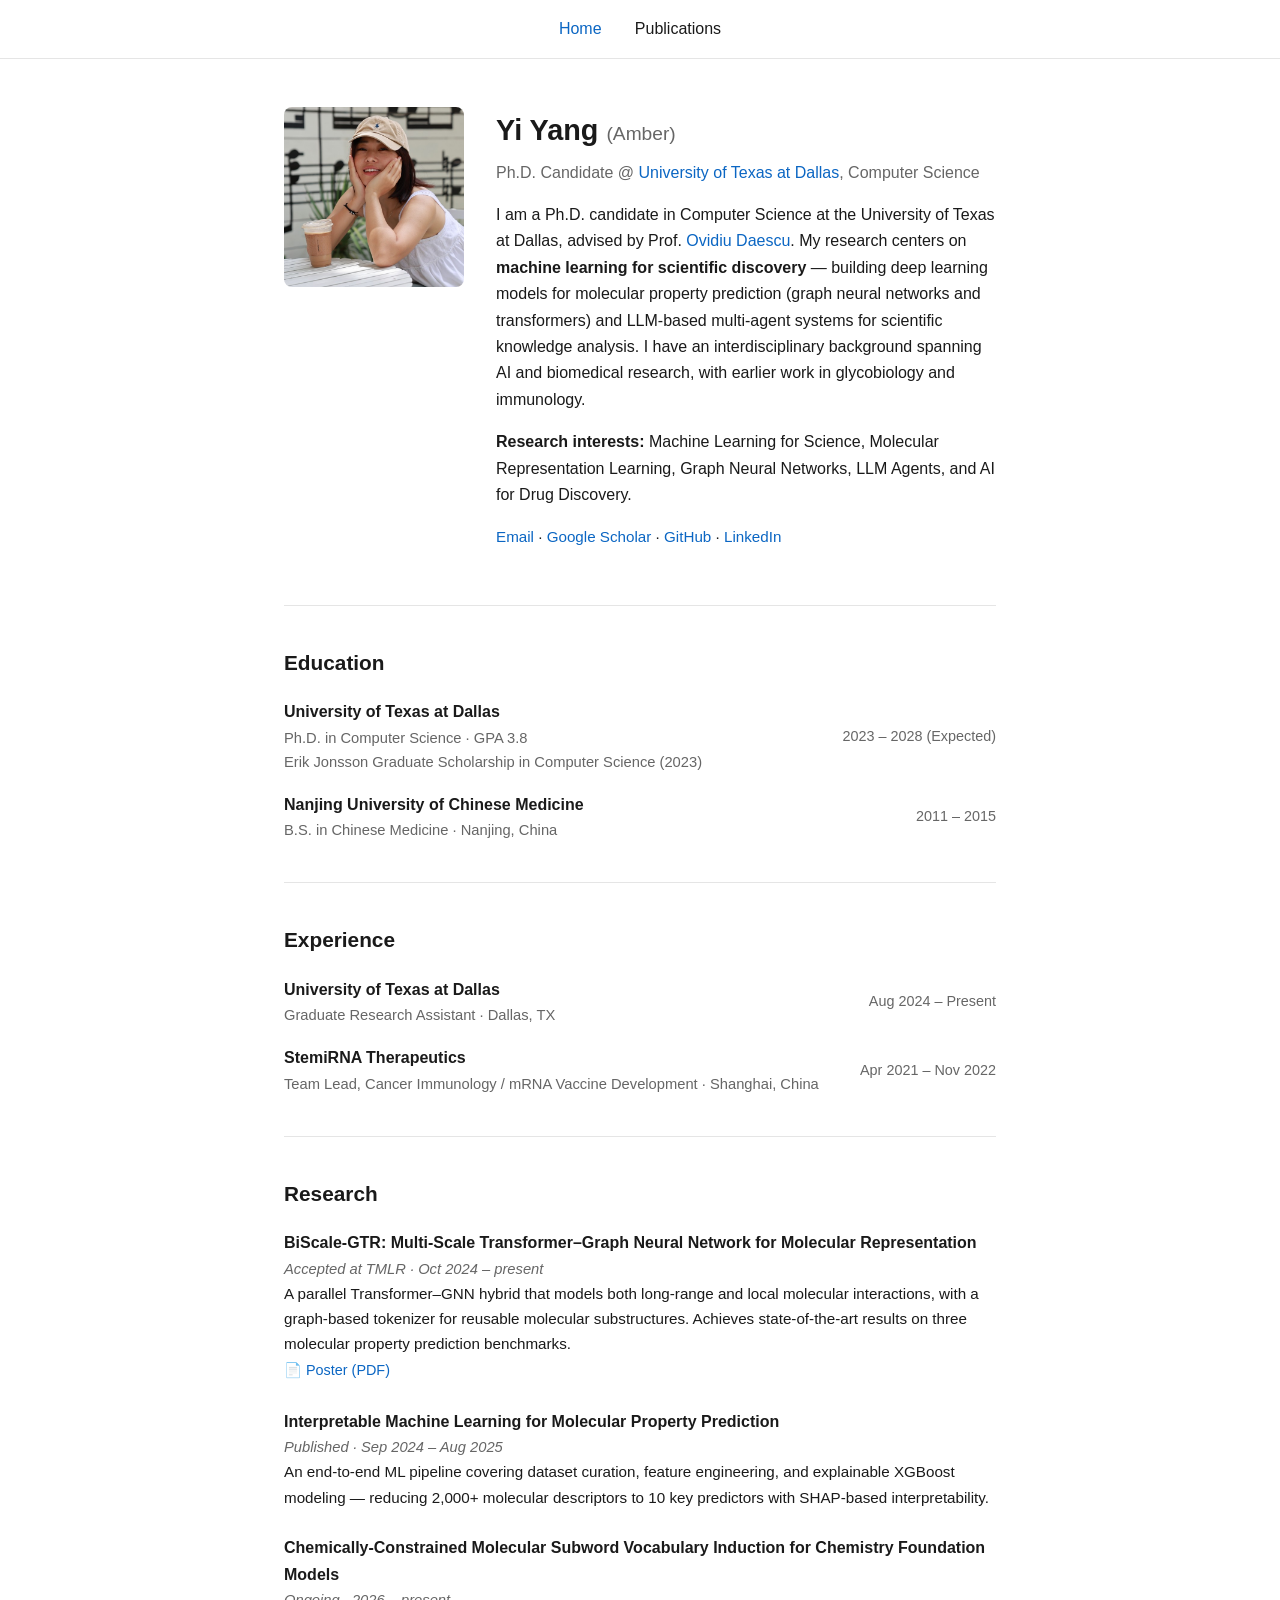
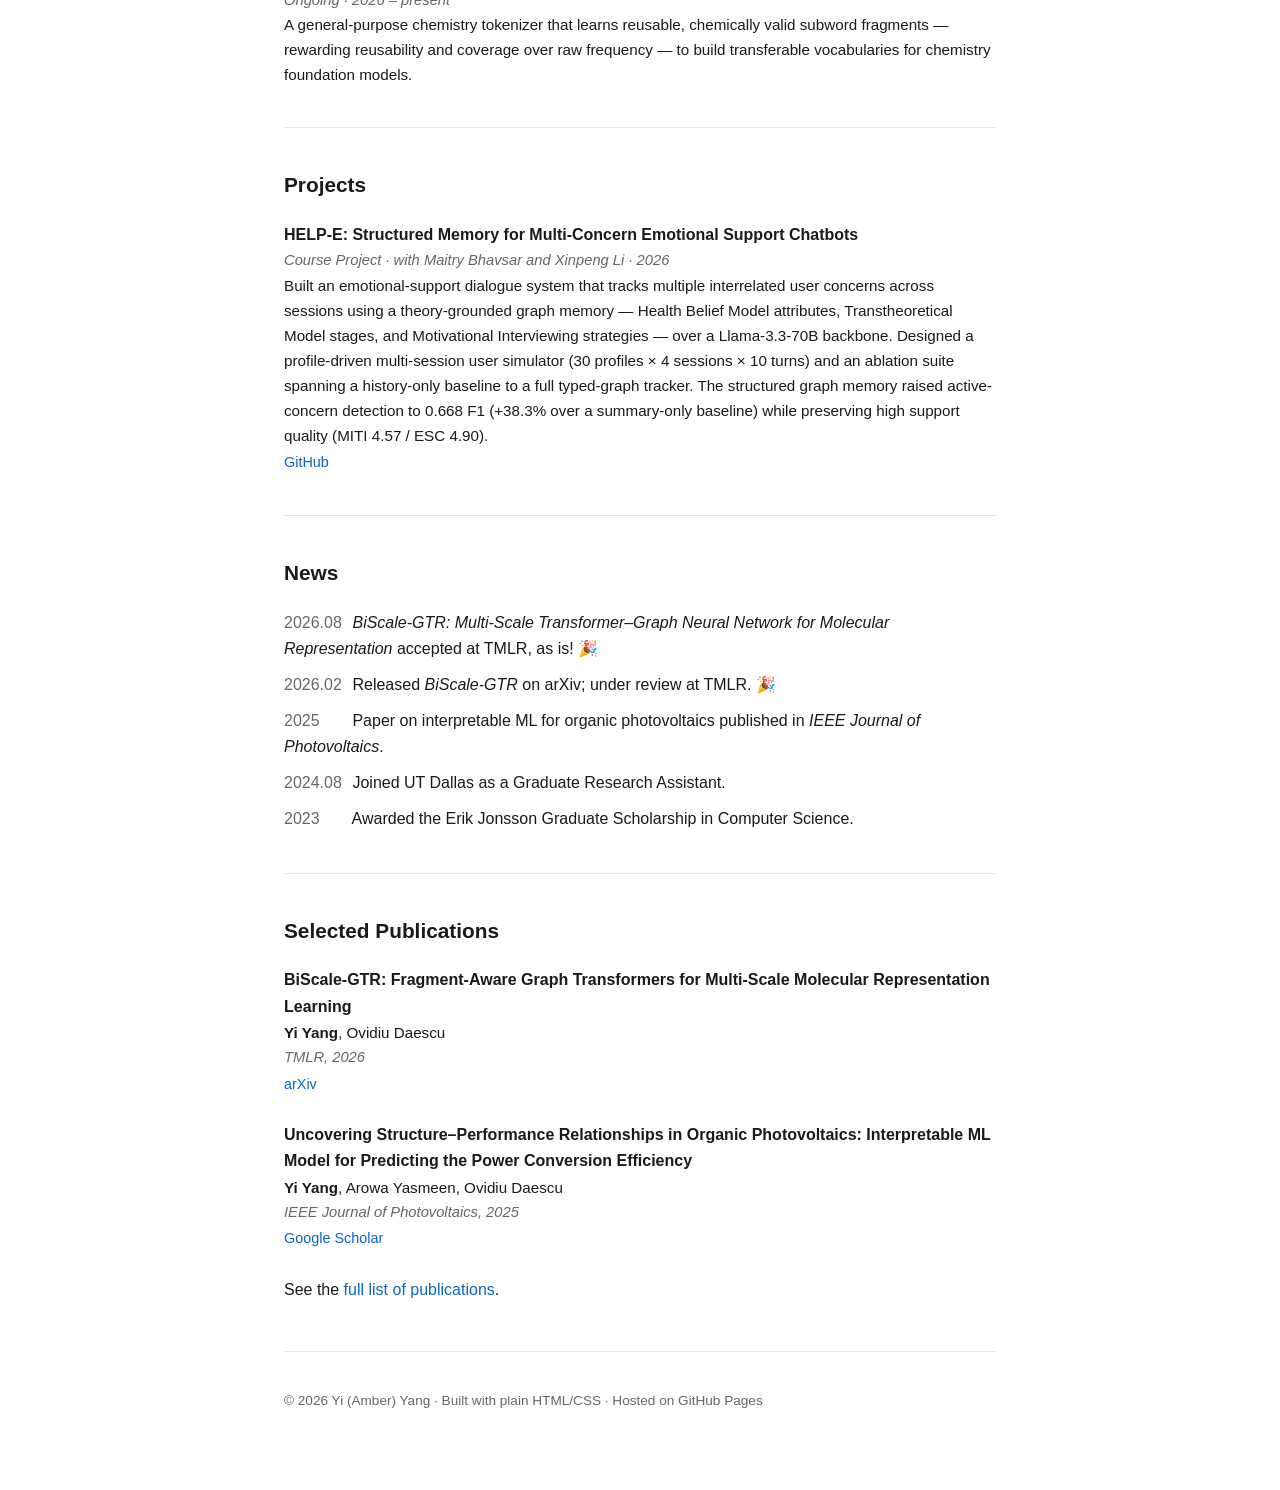
==== index.html @ 70f10a2b "Announce BiScale-GTR acceptance at TMLR Co-Authored-By: Claude Sonnet 5 <noreply@anthropic.com>" ====
<!DOCTYPE html>
<html lang="en">
<head>
  <meta charset="UTF-8" />
  <meta name="viewport" content="width=device-width, initial-scale=1.0" />

  <!-- ============================================================= -->
  <!--  EDIT ME: page title shown in the browser tab                  -->
  <!-- ============================================================= -->
  <title>Yi (Amber) Yang</title>

  <link rel="stylesheet" href="assets/style.css" />
</head>

<body>
  <!-- ============================================================= -->
  <!--  NAVIGATION BAR                                                -->
  <!-- ============================================================= -->
  <nav class="navbar">
    <a href="index.html" class="active">Home</a>
    <a href="publications.html">Publications</a>
  </nav>

  <main class="container">

    <!-- =========================================================== -->
    <!--  HEADER: photo + name + short bio                            -->
    <!--  Replace assets/profile.svg with your own profile.jpg.       -->
    <!-- =========================================================== -->
    <header class="profile">
      <img src="assets/profile.jpg" alt="Yi (Amber) Yang" class="profile-photo" />
      <div class="profile-text">
        <h1>Yi Yang <span class="name-alt">(Amber)</span></h1>
        <p class="tagline">
          Ph.D. Candidate @
          <a href="https://www.utdallas.edu/">University of Texas at Dallas</a>,
          Computer Science
        </p>
        <p class="bio">
          I am a Ph.D. candidate in Computer Science at the University of Texas at
          Dallas, advised by Prof.
          <a href="https://personal.utdallas.edu/~daescu/">Ovidiu Daescu</a>.
          My research centers on <strong>machine learning for scientific
          discovery</strong> &mdash; building deep learning models for molecular
          property prediction (graph neural networks and transformers) and
          LLM-based multi-agent systems for scientific knowledge analysis.
          I have an interdisciplinary background spanning AI and biomedical
          research, with earlier work in glycobiology and immunology.
        </p>
        <p class="bio">
          <strong>Research interests:</strong> Machine Learning for Science,
          Molecular Representation Learning, Graph Neural Networks,
          LLM Agents, and AI for Drug Discovery.
        </p>

        <!-- Contact / social links. -->
        <p class="links">
          <a href="mailto:yxy220016@utdallas.edu">Email</a> ·
          <a href="https://scholar.google.com/citations?user=Oe5MJScAAAAJ&hl=en">Google Scholar</a> ·
          <a href="https://github.com/AI4Science2025">GitHub</a> ·
          <a href="https://www.linkedin.com/in/yi-yang-2023e">LinkedIn</a>
          <!-- Add a CV link once you upload one: · <a href="assets/cv.pdf">CV</a> -->
        </p>
      </div>
    </header>

    <hr />

    <!-- =========================================================== -->
    <!--  EDUCATION                                                   -->
    <!-- =========================================================== -->
    <section>
      <h2>Education</h2>

      <div class="entry">
        <div class="entry-body">
          <div class="entry-title">University of Texas at Dallas</div>
          <div class="entry-sub">Ph.D. in Computer Science · GPA 3.8</div>
          <div class="entry-sub">Erik Jonsson Graduate Scholarship in Computer Science (2023)</div>
        </div>
        <div class="entry-date">2023 – 2028 (Expected)</div>
      </div>

      <div class="entry">
        <div class="entry-body">
          <div class="entry-title">Nanjing University of Chinese Medicine</div>
          <div class="entry-sub">B.S. in Chinese Medicine · Nanjing, China</div>
        </div>
        <div class="entry-date">2011 – 2015</div>
      </div>
    </section>

    <hr />

    <!-- =========================================================== -->
    <!--  EXPERIENCE                                                  -->
    <!-- =========================================================== -->
    <section>
      <h2>Experience</h2>

      <div class="entry">
        <div class="entry-body">
          <div class="entry-title">University of Texas at Dallas</div>
          <div class="entry-sub">Graduate Research Assistant · Dallas, TX</div>
        </div>
        <div class="entry-date">Aug 2024 – Present</div>
      </div>

      <div class="entry">
        <div class="entry-body">
          <div class="entry-title">StemiRNA Therapeutics</div>
          <div class="entry-sub">Team Lead, Cancer Immunology / mRNA Vaccine Development · Shanghai, China</div>
        </div>
        <div class="entry-date">Apr 2021 – Nov 2022</div>
      </div>
    </section>

    <hr />

    <!-- =========================================================== -->
    <!--  RESEARCH PROJECTS                                           -->
    <!-- =========================================================== -->
    <section>
      <h2>Research</h2>

      <div class="pub">
        <div class="pub-title">BiScale-GTR: Multi-Scale Transformer–Graph Neural Network for Molecular Representation</div>
        <div class="pub-venue">Accepted at TMLR · Oct 2024 – present</div>
        <div class="pub-authors">
          A parallel Transformer–GNN hybrid that models both long-range and local
          molecular interactions, with a graph-based tokenizer for reusable
          molecular substructures. Achieves state-of-the-art results on three
          molecular property prediction benchmarks.
        </div>
        <div class="pub-links">
          <a href="assets/poster.pdf">📄 Poster (PDF)</a>
        </div>
      </div>

      <div class="pub">
        <div class="pub-title">Interpretable Machine Learning for Molecular Property Prediction</div>
        <div class="pub-venue">Published · Sep 2024 – Aug 2025</div>
        <div class="pub-authors">
          An end-to-end ML pipeline covering dataset curation, feature engineering,
          and explainable XGBoost modeling — reducing 2,000+ molecular descriptors
          to 10 key predictors with SHAP-based interpretability.
        </div>
      </div>

      <div class="pub">
        <div class="pub-title">Chemically-Constrained Molecular Subword Vocabulary Induction for Chemistry Foundation Models</div>
        <div class="pub-venue">Ongoing · 2026 – present</div>
        <div class="pub-authors">
          A general-purpose chemistry tokenizer that learns reusable, chemically
          valid subword fragments — rewarding reusability and coverage over raw
          frequency — to build transferable vocabularies for chemistry foundation
          models.
        </div>
      </div>
    </section>

    <hr />

    <!-- =========================================================== -->
    <!--  PROJECTS                                                    -->
    <!--  Course / team projects. Copy a <div class="pub"> to add.    -->
    <!-- =========================================================== -->
    <section>
      <h2>Projects</h2>

      <div class="pub">
        <div class="pub-title">HELP-E: Structured Memory for Multi-Concern Emotional Support Chatbots</div>
        <div class="pub-venue">Course Project · with Maitry Bhavsar and Xinpeng Li · 2026</div>
        <div class="pub-authors">
          Built an emotional-support dialogue system that tracks multiple
          interrelated user concerns across sessions using a theory-grounded
          graph memory — Health Belief Model attributes, Transtheoretical Model
          stages, and Motivational Interviewing strategies — over a
          Llama-3.3-70B backbone. Designed a profile-driven multi-session user
          simulator (30 profiles × 4 sessions × 10 turns) and an ablation suite
          spanning a history-only baseline to a full typed-graph tracker. The
          structured graph memory raised active-concern detection to 0.668 F1
          (+38.3% over a summary-only baseline) while preserving high support
          quality (MITI 4.57 / ESC 4.90).
        </div>
        <div class="pub-links">
          <a href="https://github.com/MaitryBhavsar/Help-E-ClassProject2026NLP">GitHub</a>
        </div>
      </div>
    </section>

    <hr />

    <!-- =========================================================== -->
    <!--  NEWS                                                        -->
    <!--  Newest on top. Copy an <li> to add an item.                 -->
    <!-- =========================================================== -->
    <section>
      <h2>News</h2>
      <ul class="news">
        <li><span class="news-date">2026.08</span> <em>BiScale-GTR: Multi-Scale Transformer&ndash;Graph Neural Network for Molecular Representation</em> accepted at TMLR, as is! 🎉</li>
        <li><span class="news-date">2026.02</span> Released <em>BiScale-GTR</em> on arXiv; under review at TMLR. 🎉</li>
        <li><span class="news-date">2025</span> Paper on interpretable ML for organic photovoltaics published in <em>IEEE Journal of Photovoltaics</em>.</li>
        <li><span class="news-date">2024.08</span> Joined UT Dallas as a Graduate Research Assistant.</li>
        <li><span class="news-date">2023</span> Awarded the Erik Jonsson Graduate Scholarship in Computer Science.</li>
      </ul>
    </section>

    <hr />

    <!-- =========================================================== -->
    <!--  SELECTED PUBLICATIONS                                       -->
    <!--  Copy a <div class="pub"> block to add a paper.              -->
    <!-- =========================================================== -->
    <section>
      <h2>Selected Publications</h2>

      <div class="pub">
        <div class="pub-title">BiScale-GTR: Fragment-Aware Graph Transformers for Multi-Scale Molecular Representation Learning</div>
        <div class="pub-authors">
          <strong>Yi Yang</strong>, Ovidiu Daescu
        </div>
        <div class="pub-venue">TMLR, 2026</div>
        <div class="pub-links">
          <a href="https://arxiv.org/abs/2604.06336">arXiv</a>
        </div>
      </div>

      <div class="pub">
        <div class="pub-title">Uncovering Structure–Performance Relationships in Organic Photovoltaics: Interpretable ML Model for Predicting the Power Conversion Efficiency</div>
        <div class="pub-authors">
          <strong>Yi Yang</strong>, Arowa Yasmeen, Ovidiu Daescu
        </div>
        <div class="pub-venue">IEEE Journal of Photovoltaics, 2025</div>
        <div class="pub-links">
          <a href="https://scholar.google.com/citations?user=Oe5MJScAAAAJ&hl=en">Google Scholar</a>
        </div>
      </div>

      <p style="margin-top: 1.5rem;">
        See the <a href="publications.html">full list of publications</a>.
      </p>
    </section>

    <footer>
      <p>© 2026 Yi (Amber) Yang · Built with plain HTML/CSS · Hosted on GitHub Pages</p>
    </footer>

  </main>
</body>
</html>
---- assets/style.css ----
/* =================================================================
   GLOBAL STYLES — edit colors/fonts here to restyle the whole site
   ================================================================= */
:root {
  --text:       #1a1a1a;
  --muted:      #666;
  --accent:     #0b66c3;   /* link / highlight color */
  --border:     #e5e5e5;
  --bg:         #ffffff;
  --max-width:  760px;
}

* { box-sizing: border-box; }

body {
  margin: 0;
  color: var(--text);
  background: var(--bg);
  font-family: -apple-system, BlinkMacSystemFont, "Segoe UI", Roboto,
               Helvetica, Arial, sans-serif;
  font-size: 16px;
  line-height: 1.65;
}

a { color: var(--accent); text-decoration: none; }
a:hover { text-decoration: underline; }

hr {
  border: none;
  border-top: 1px solid var(--border);
  margin: 2.5rem 0;
}

.muted { color: var(--muted); font-size: 0.9rem; }

/* =================================================================
   LAYOUT
   ================================================================= */
.container {
  max-width: var(--max-width);
  margin: 0 auto;
  padding: 1rem 1.5rem 4rem;
}

/* =================================================================
   NAVBAR
   ================================================================= */
.navbar {
  border-bottom: 1px solid var(--border);
  padding: 1rem 1.5rem;
  text-align: center;
}
.navbar a {
  margin: 0 0.9rem;
  color: var(--text);
  font-weight: 500;
}
.navbar a.active { color: var(--accent); }

/* =================================================================
   PROFILE HEADER
   ================================================================= */
.profile {
  display: flex;
  gap: 2rem;
  align-items: flex-start;
  margin-top: 2rem;
  flex-wrap: wrap;
}
.profile-photo {
  width: 180px;
  height: 180px;
  object-fit: cover;
  border-radius: 8px;
  flex-shrink: 0;
}
.profile-text { flex: 1; min-width: 260px; }
.profile-text h1 { margin: 0 0 0.3rem; font-size: 1.8rem; }
.name-alt { color: var(--muted); font-weight: 400; font-size: 1.2rem; }
.tagline { margin: 0 0 1rem; color: var(--muted); }
.bio { margin: 0 0 1rem; }
.links { font-size: 0.95rem; }

/* =================================================================
   SECTION HEADINGS
   ================================================================= */
h2 {
  font-size: 1.3rem;
  margin: 0 0 1.2rem;
}

/* =================================================================
   EDUCATION / EXPERIENCE ENTRIES
   ================================================================= */
.entry {
  display: flex;
  align-items: center;
  gap: 1rem;
  margin-bottom: 1.1rem;
}
.entry-logo {
  width: 44px;
  height: 44px;
  object-fit: contain;
  flex-shrink: 0;
}
.entry-body { flex: 1; }
.entry-title { font-weight: 600; }
.entry-sub { color: var(--muted); font-size: 0.92rem; }
.entry-date {
  color: var(--muted);
  font-size: 0.9rem;
  white-space: nowrap;
}

/* =================================================================
   NEWS
   ================================================================= */
.news { list-style: none; padding: 0; margin: 0; }
.news li { margin-bottom: 0.6rem; }
.news-date {
  display: inline-block;
  width: 64px;
  color: var(--muted);
  font-variant-numeric: tabular-nums;
}

/* =================================================================
   PUBLICATIONS
   ================================================================= */
.pub { margin-bottom: 1.6rem; }
.pub-title { font-weight: 600; }
.pub-authors { font-size: 0.95rem; }
.pub-venue { color: var(--muted); font-size: 0.92rem; font-style: italic; }
.pub-links { font-size: 0.9rem; margin-top: 0.2rem; }

/* =================================================================
   FOOTER
   ================================================================= */
footer {
  margin-top: 3rem;
  padding-top: 1.5rem;
  border-top: 1px solid var(--border);
  color: var(--muted);
  font-size: 0.85rem;
}

/* =================================================================
   MOBILE
   ================================================================= */
@media (max-width: 600px) {
  .profile { flex-direction: column; align-items: center; text-align: center; }
  .profile-text { text-align: left; }
  .entry-date { font-size: 0.82rem; }
}
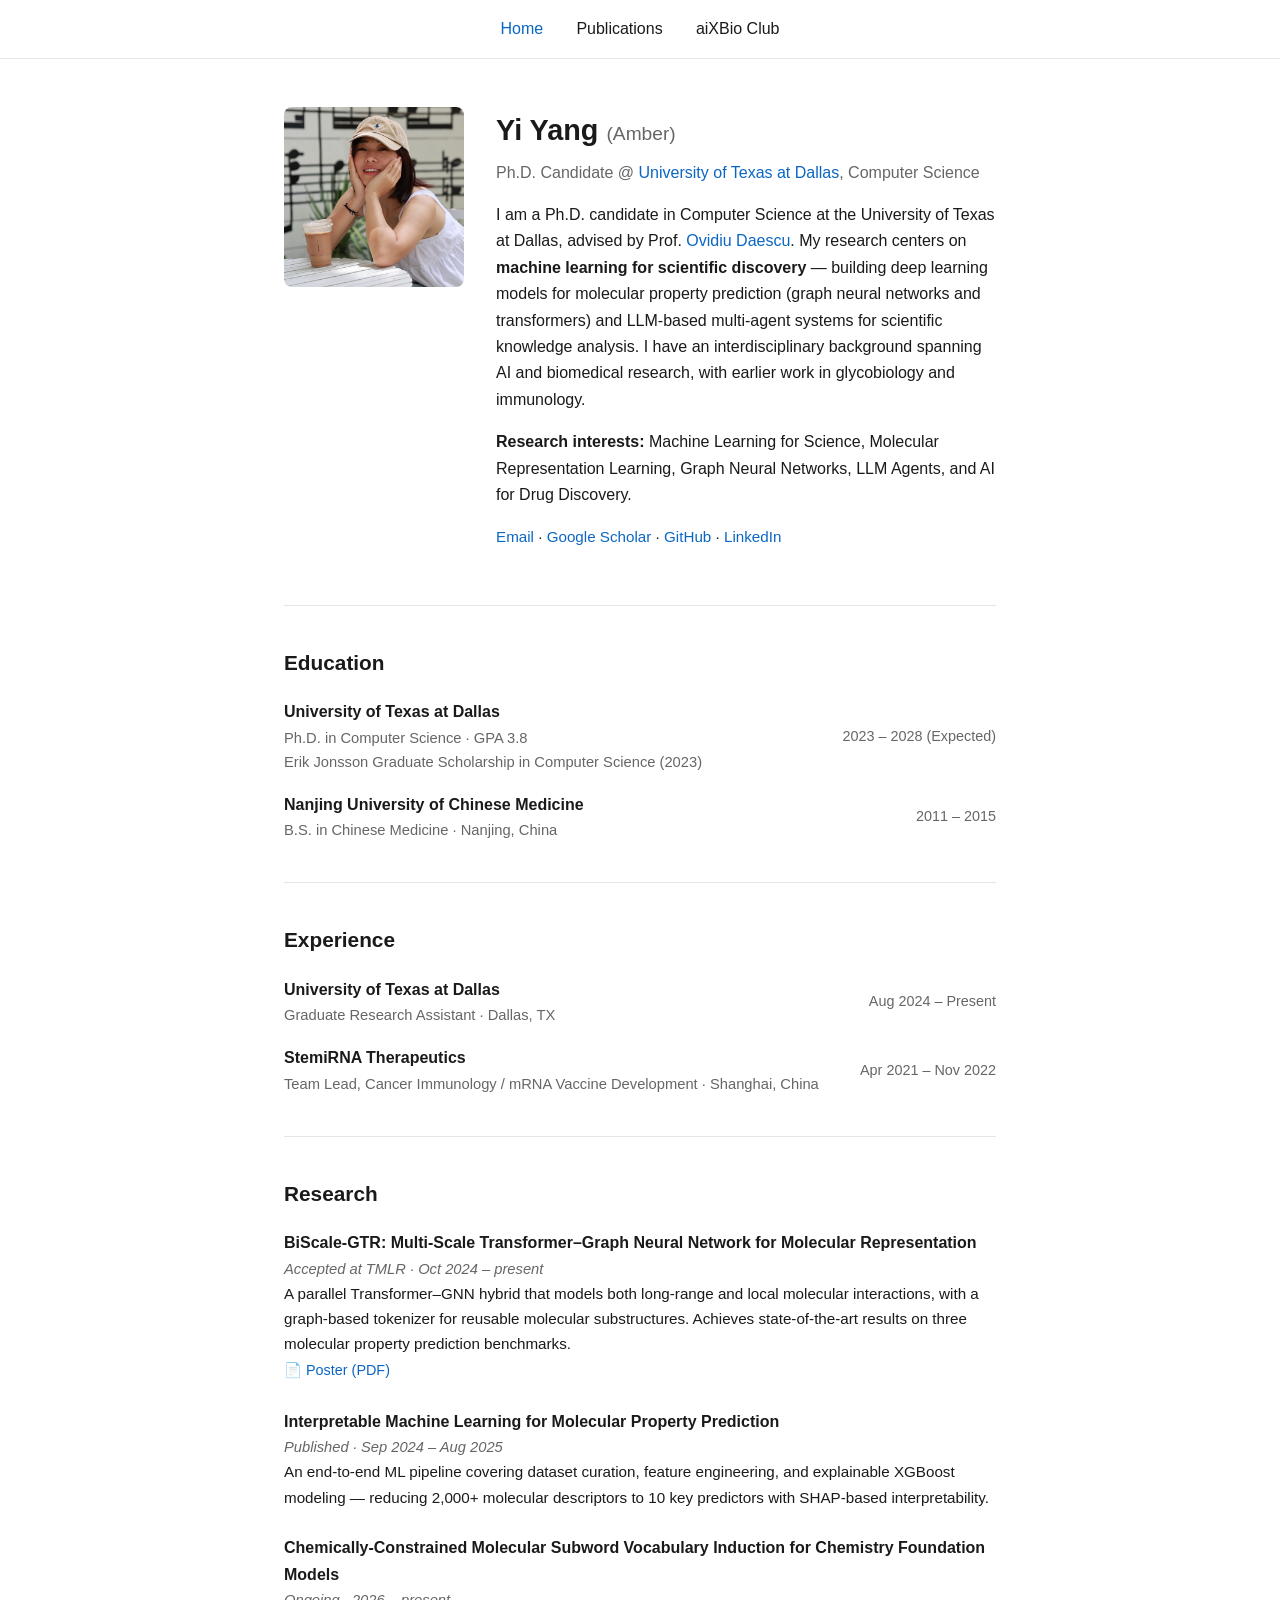
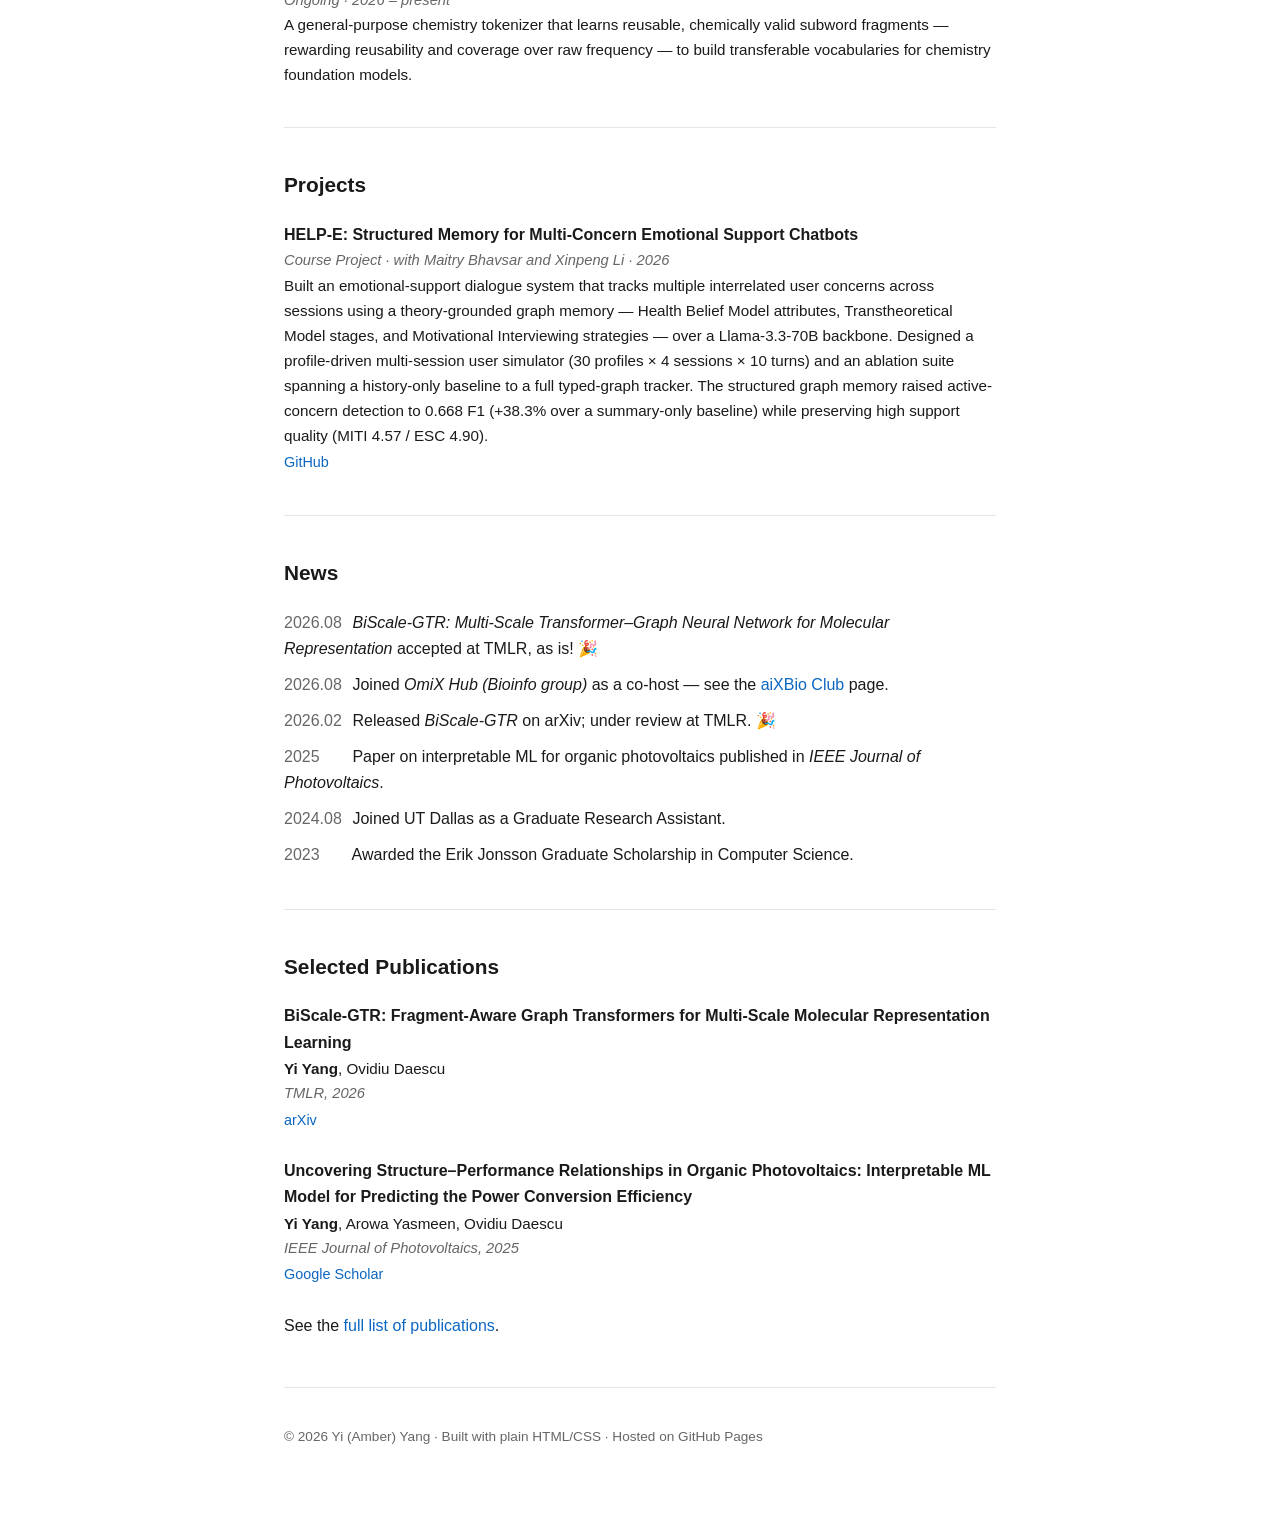
==== commit 7c326517: "Add aiXBio Club page for OmiX Hub (Bioinfo group) New aixbio.html with community intro, events secti" ====
--- a/index.html
+++ b/index.html
@@ -19,6 +19,7 @@
   <nav class="navbar">
     <a href="index.html" class="active">Home</a>
     <a href="publications.html">Publications</a>
+    <a href="aixbio.html">aiXBio Club</a>
   </nav>
 
   <main class="container">
@@ -199,6 +200,7 @@
       <h2>News</h2>
       <ul class="news">
         <li><span class="news-date">2026.08</span> <em>BiScale-GTR: Multi-Scale Transformer&ndash;Graph Neural Network for Molecular Representation</em> accepted at TMLR, as is! 🎉</li>
+        <li><span class="news-date">2026.08</span> Joined <em>OmiX Hub (Bioinfo group)</em> as a co-host — see the <a href="aixbio.html">aiXBio Club</a> page.</li>
         <li><span class="news-date">2026.02</span> Released <em>BiScale-GTR</em> on arXiv; under review at TMLR. 🎉</li>
         <li><span class="news-date">2025</span> Paper on interpretable ML for organic photovoltaics published in <em>IEEE Journal of Photovoltaics</em>.</li>
         <li><span class="news-date">2024.08</span> Joined UT Dallas as a Graduate Research Assistant.</li>
--- a/assets/style.css
+++ b/assets/style.css
@@ -153,3 +153,31 @@
   .profile-text { text-align: left; }
   .entry-date { font-size: 0.82rem; }
 }
+
+/* =================================================================
+   EVENTS (aiXBio Club)
+   ================================================================= */
+.event {
+  display: flex;
+  gap: 1.2rem;
+  align-items: flex-start;
+  margin-bottom: 1.8rem;
+}
+.event-date {
+  width: 84px;
+  flex-shrink: 0;
+  color: var(--muted);
+  font-size: 0.9rem;
+  font-variant-numeric: tabular-nums;
+  padding-top: 0.15rem;
+}
+.event-body { flex: 1; }
+.event-title { font-weight: 600; }
+.event-meta { color: var(--muted); font-size: 0.92rem; font-style: italic; }
+.event-desc { font-size: 0.95rem; margin-top: 0.2rem; }
+.event-links { font-size: 0.9rem; margin-top: 0.2rem; }
+
+@media (max-width: 600px) {
+  .event { flex-direction: column; gap: 0.3rem; }
+  .event-date { width: auto; padding-top: 0; }
+}
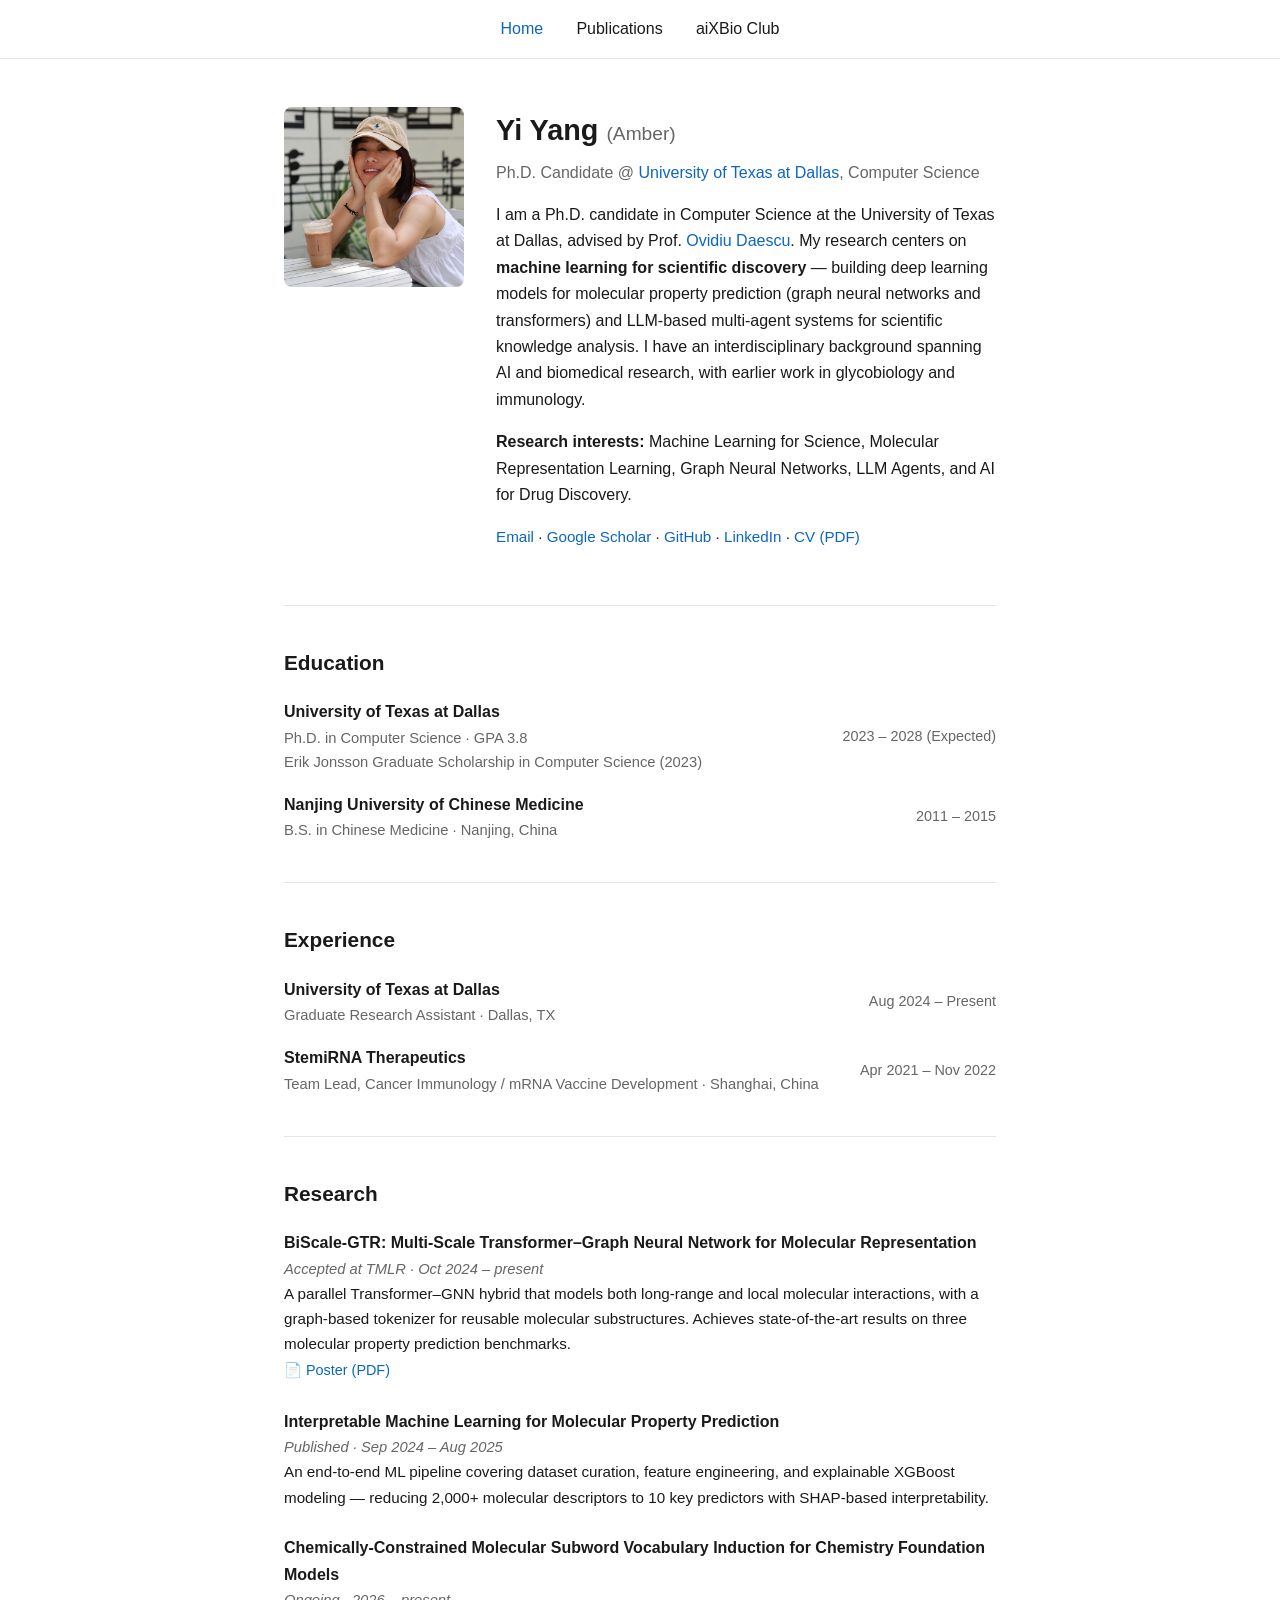
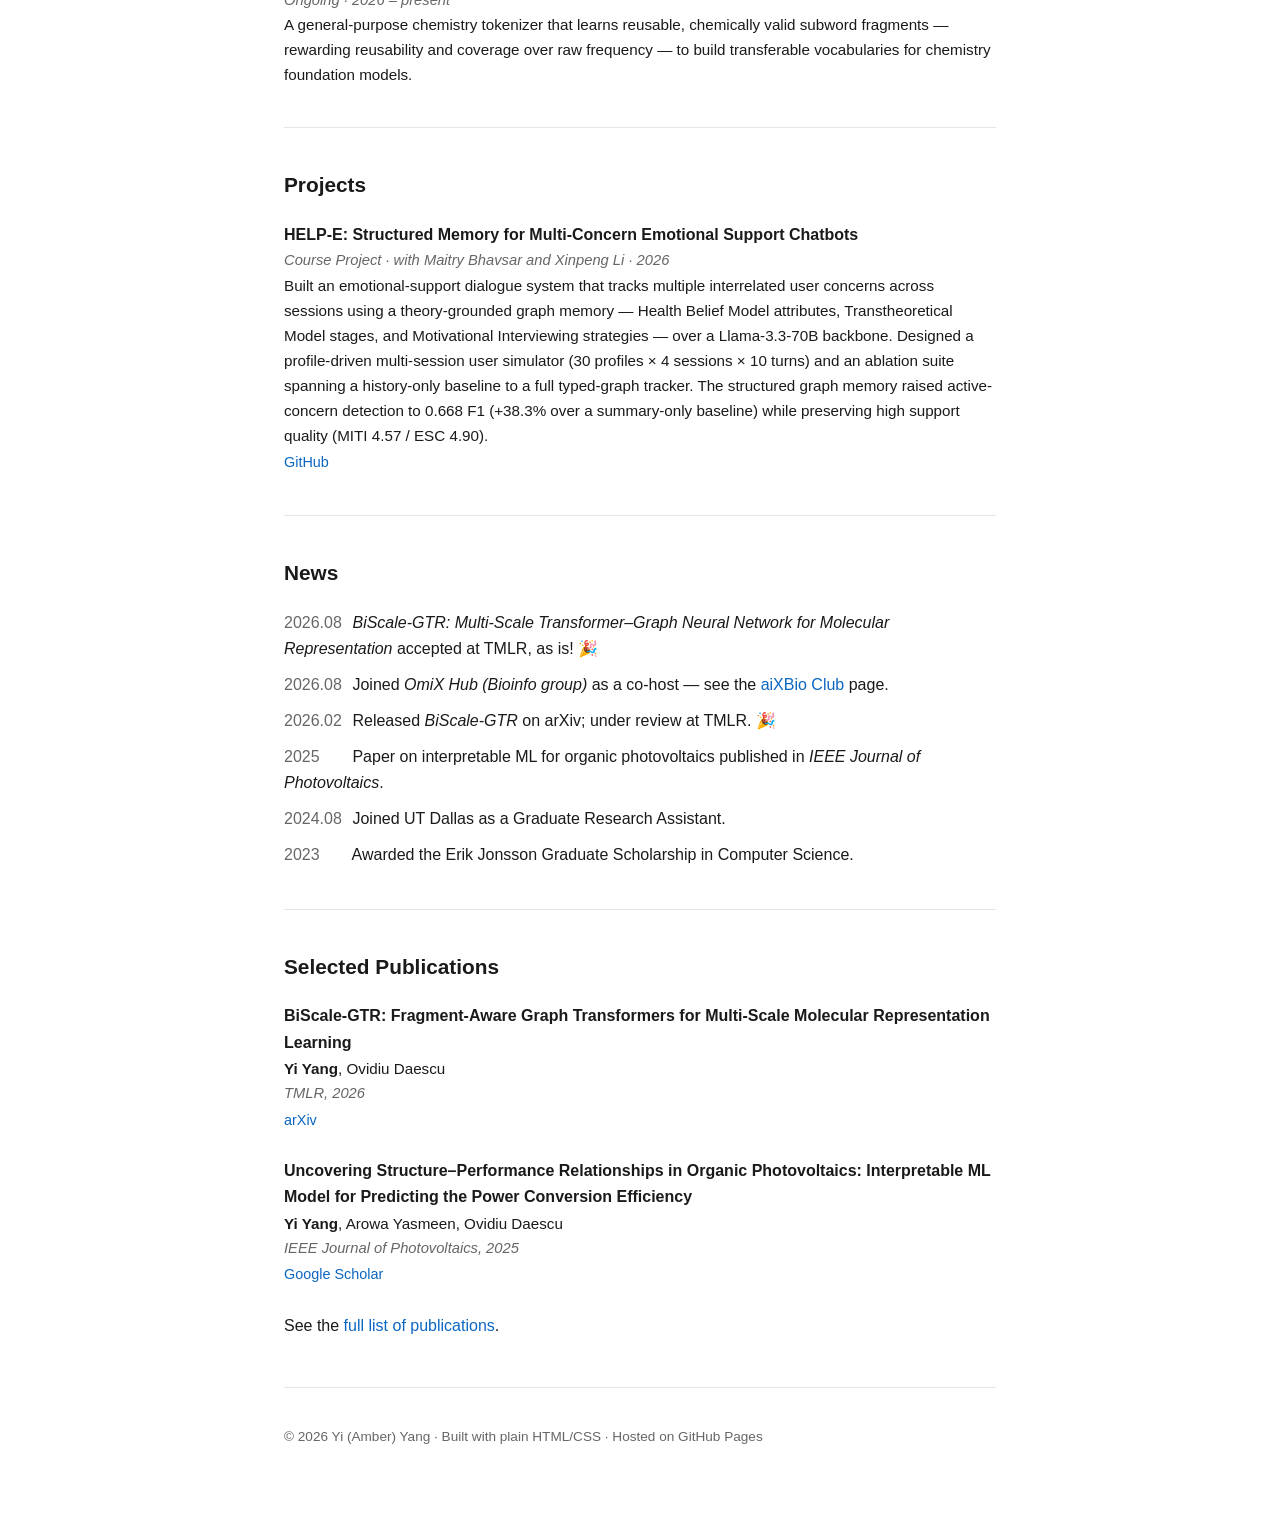
==== commit 1efd9df7: "Add CV to the site and enable the CV link in the intro The links line under the background intro alr" ====
--- a/index.html
+++ b/index.html
@@ -59,8 +59,8 @@
           <a href="mailto:yxy220016@utdallas.edu">Email</a> ·
           <a href="https://scholar.google.com/citations?user=Oe5MJScAAAAJ&hl=en">Google Scholar</a> ·
           <a href="https://github.com/AI4Science2025">GitHub</a> ·
-          <a href="https://www.linkedin.com/in/yi-yang-2023e">LinkedIn</a>
-          <!-- Add a CV link once you upload one: · <a href="assets/cv.pdf">CV</a> -->
+          <a href="https://www.linkedin.com/in/yi-yang-2023e">LinkedIn</a> ·
+          <a href="assets/cv.pdf">CV (PDF)</a>
         </p>
       </div>
     </header>
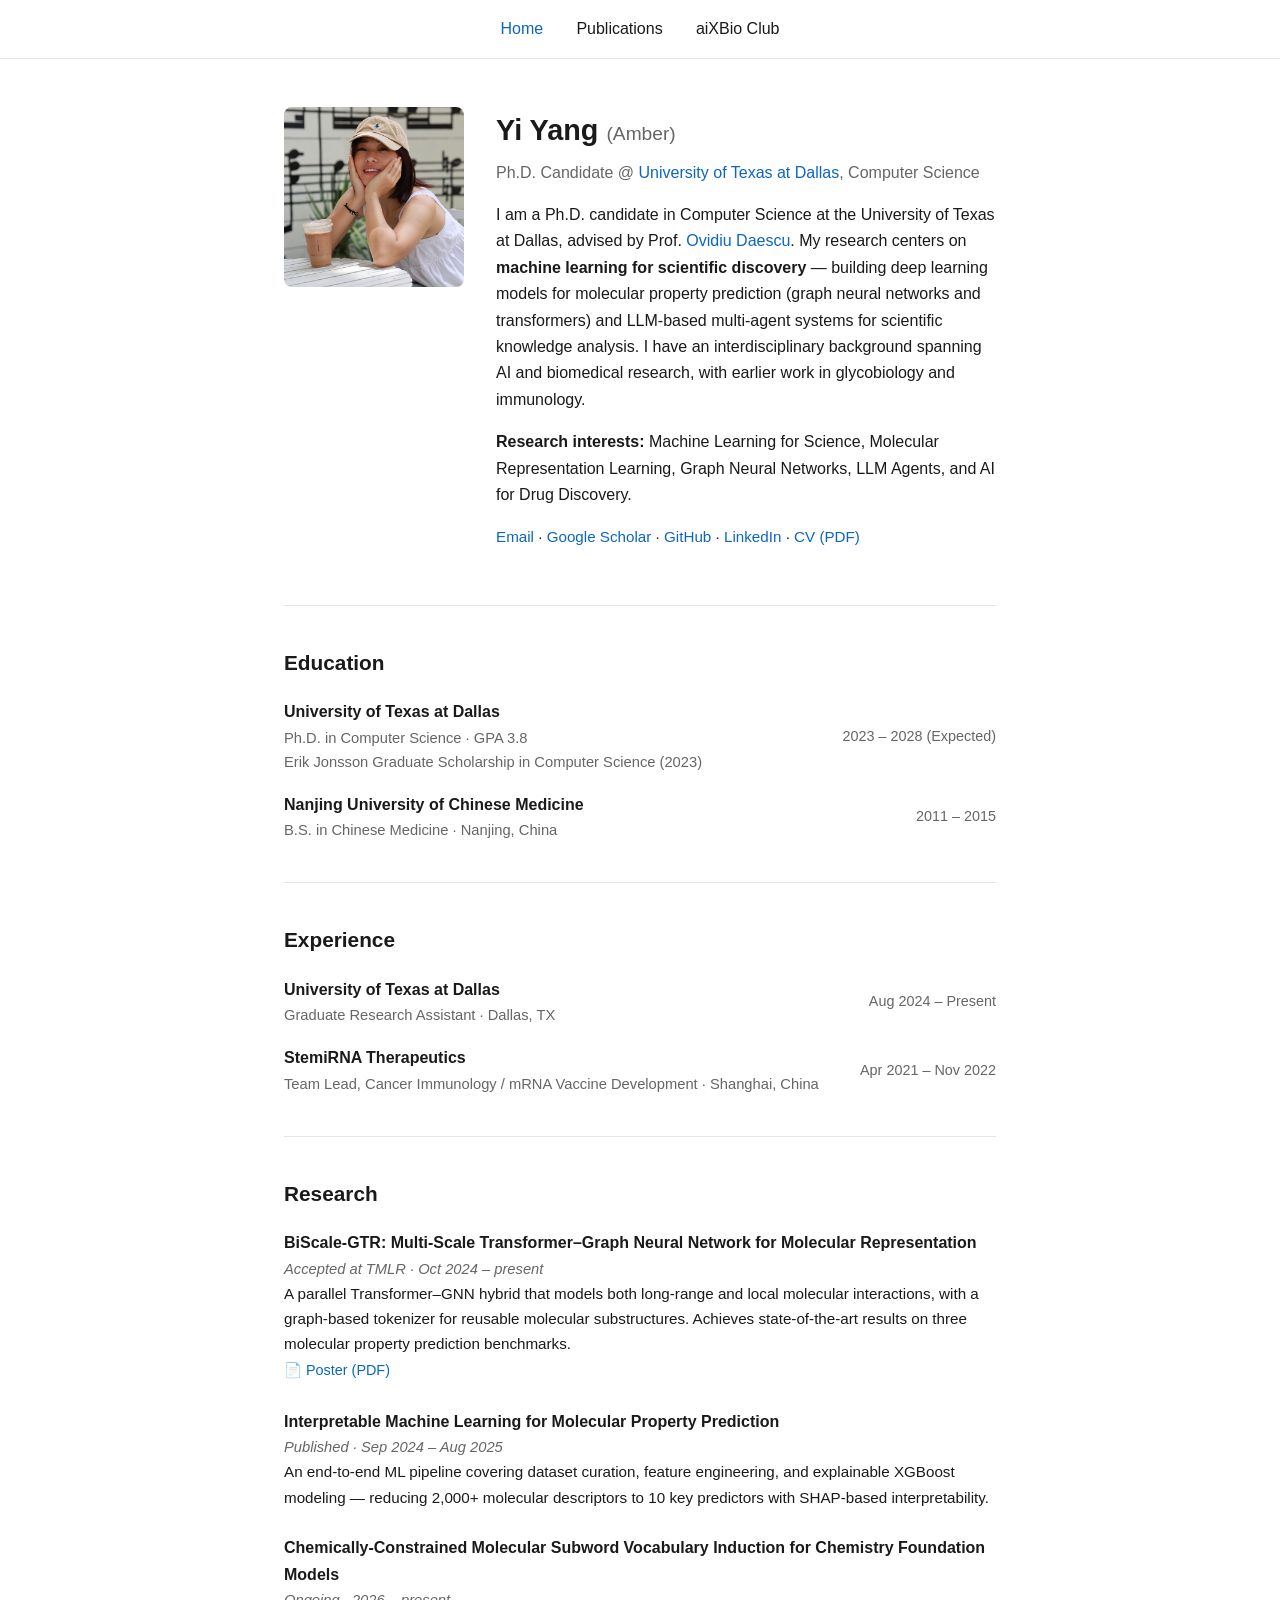
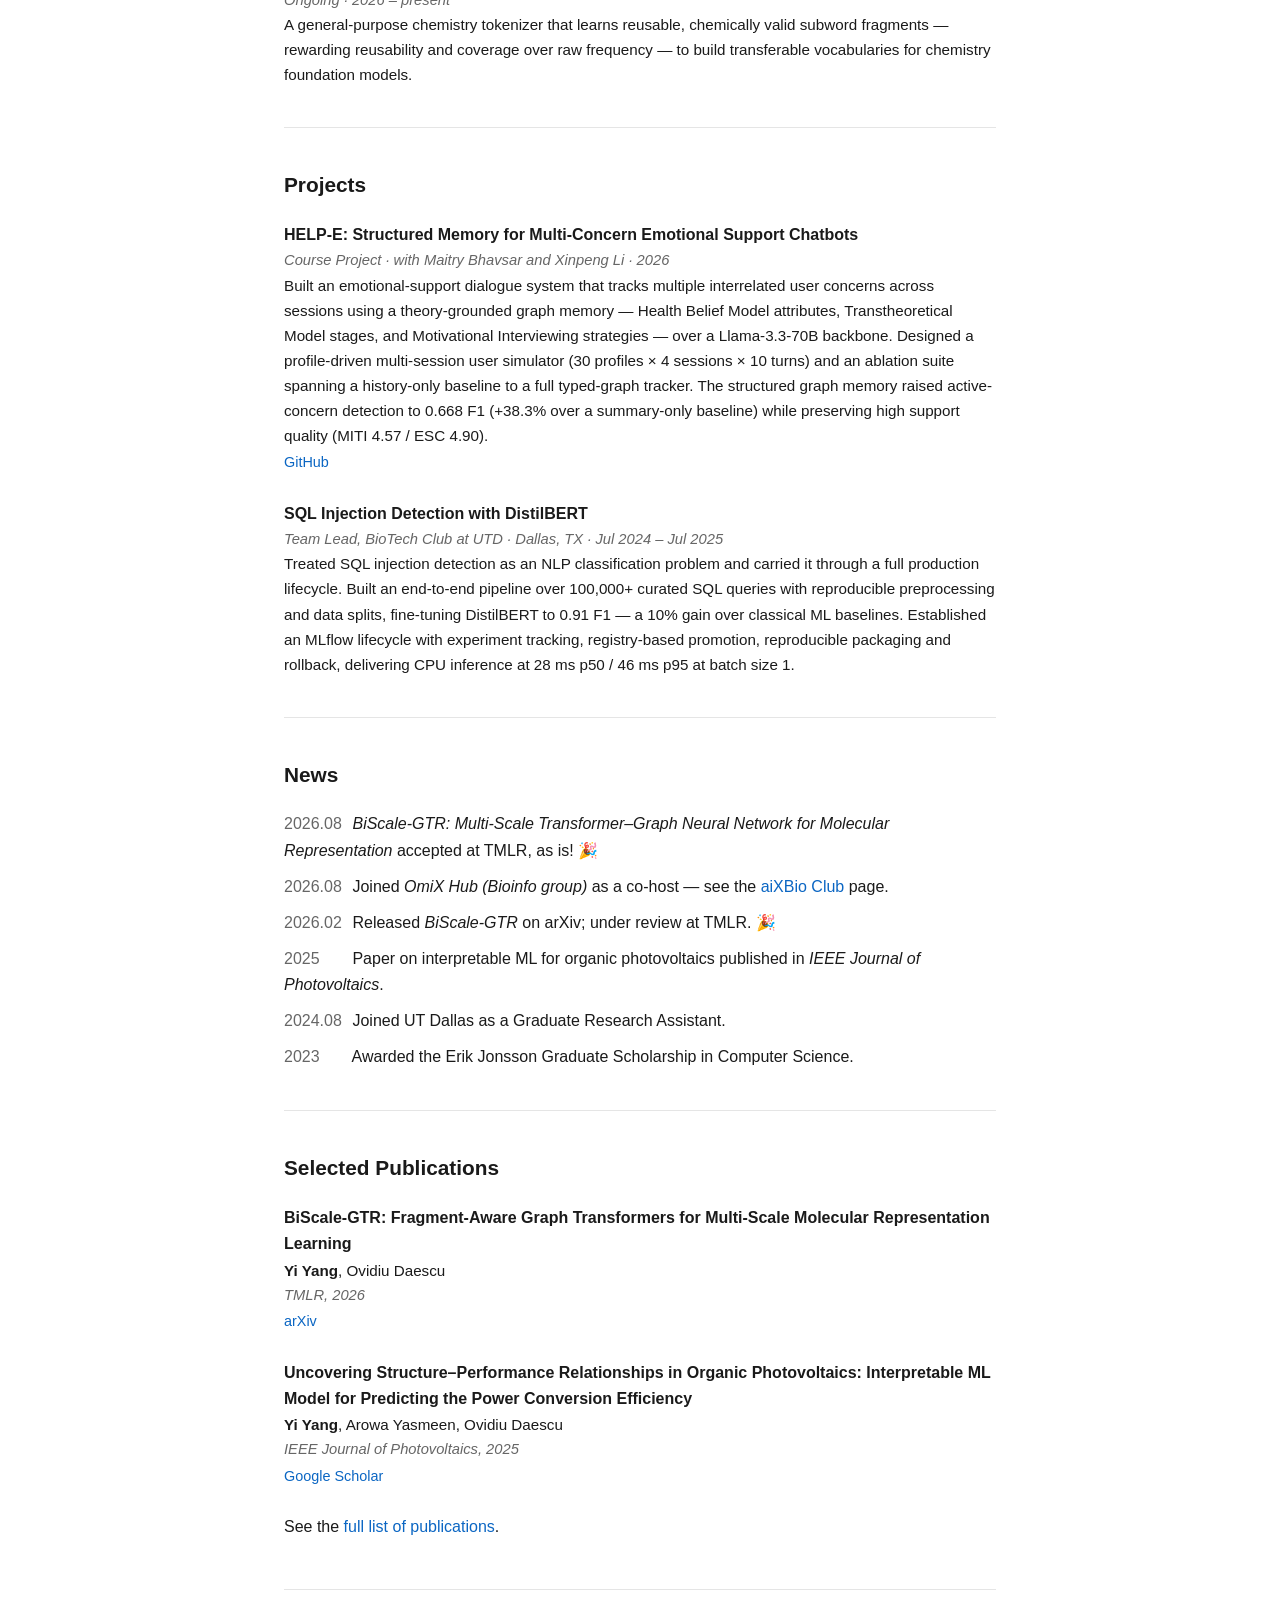
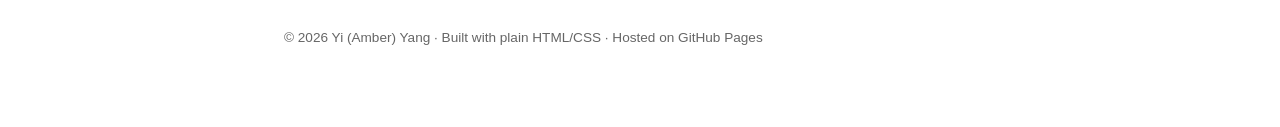
==== commit 74e4c308: "Update the CV and add the DistilBERT project Replaces assets/cv.pdf with the current resume and adds" ====
--- a/index.html
+++ b/index.html
@@ -188,6 +188,21 @@
           <a href="https://github.com/MaitryBhavsar/Help-E-ClassProject2026NLP">GitHub</a>
         </div>
       </div>
+
+      <div class="pub">
+        <div class="pub-title">SQL Injection Detection with DistilBERT</div>
+        <div class="pub-venue">Team Lead, BioTech Club at UTD · Dallas, TX · Jul 2024 – Jul 2025</div>
+        <div class="pub-authors">
+          Treated SQL injection detection as an NLP classification problem and
+          carried it through a full production lifecycle. Built an end-to-end
+          pipeline over 100,000+ curated SQL queries with reproducible
+          preprocessing and data splits, fine-tuning DistilBERT to 0.91 F1 — a
+          10% gain over classical ML baselines. Established an MLflow lifecycle
+          with experiment tracking, registry-based promotion, reproducible
+          packaging and rollback, delivering CPU inference at 28 ms p50 /
+          46 ms p95 at batch size 1.
+        </div>
+      </div>
     </section>
 
     <hr />
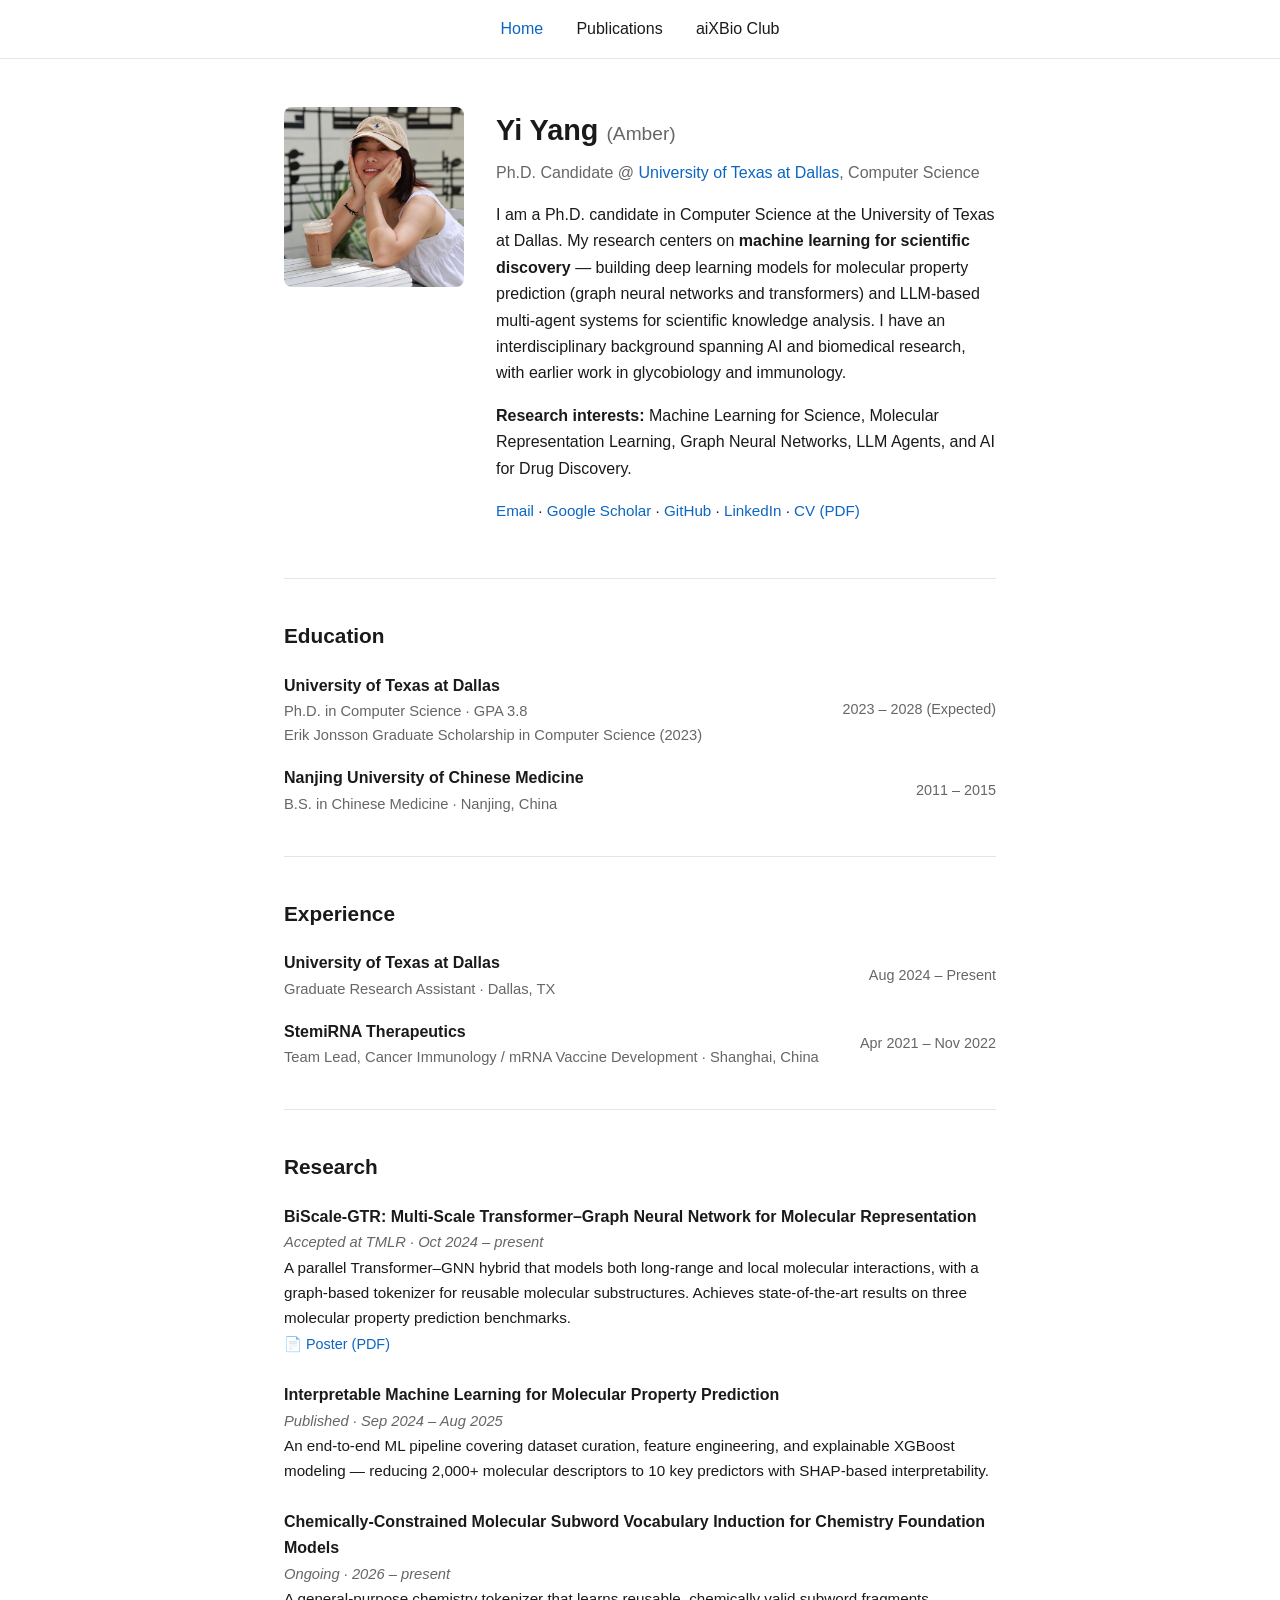
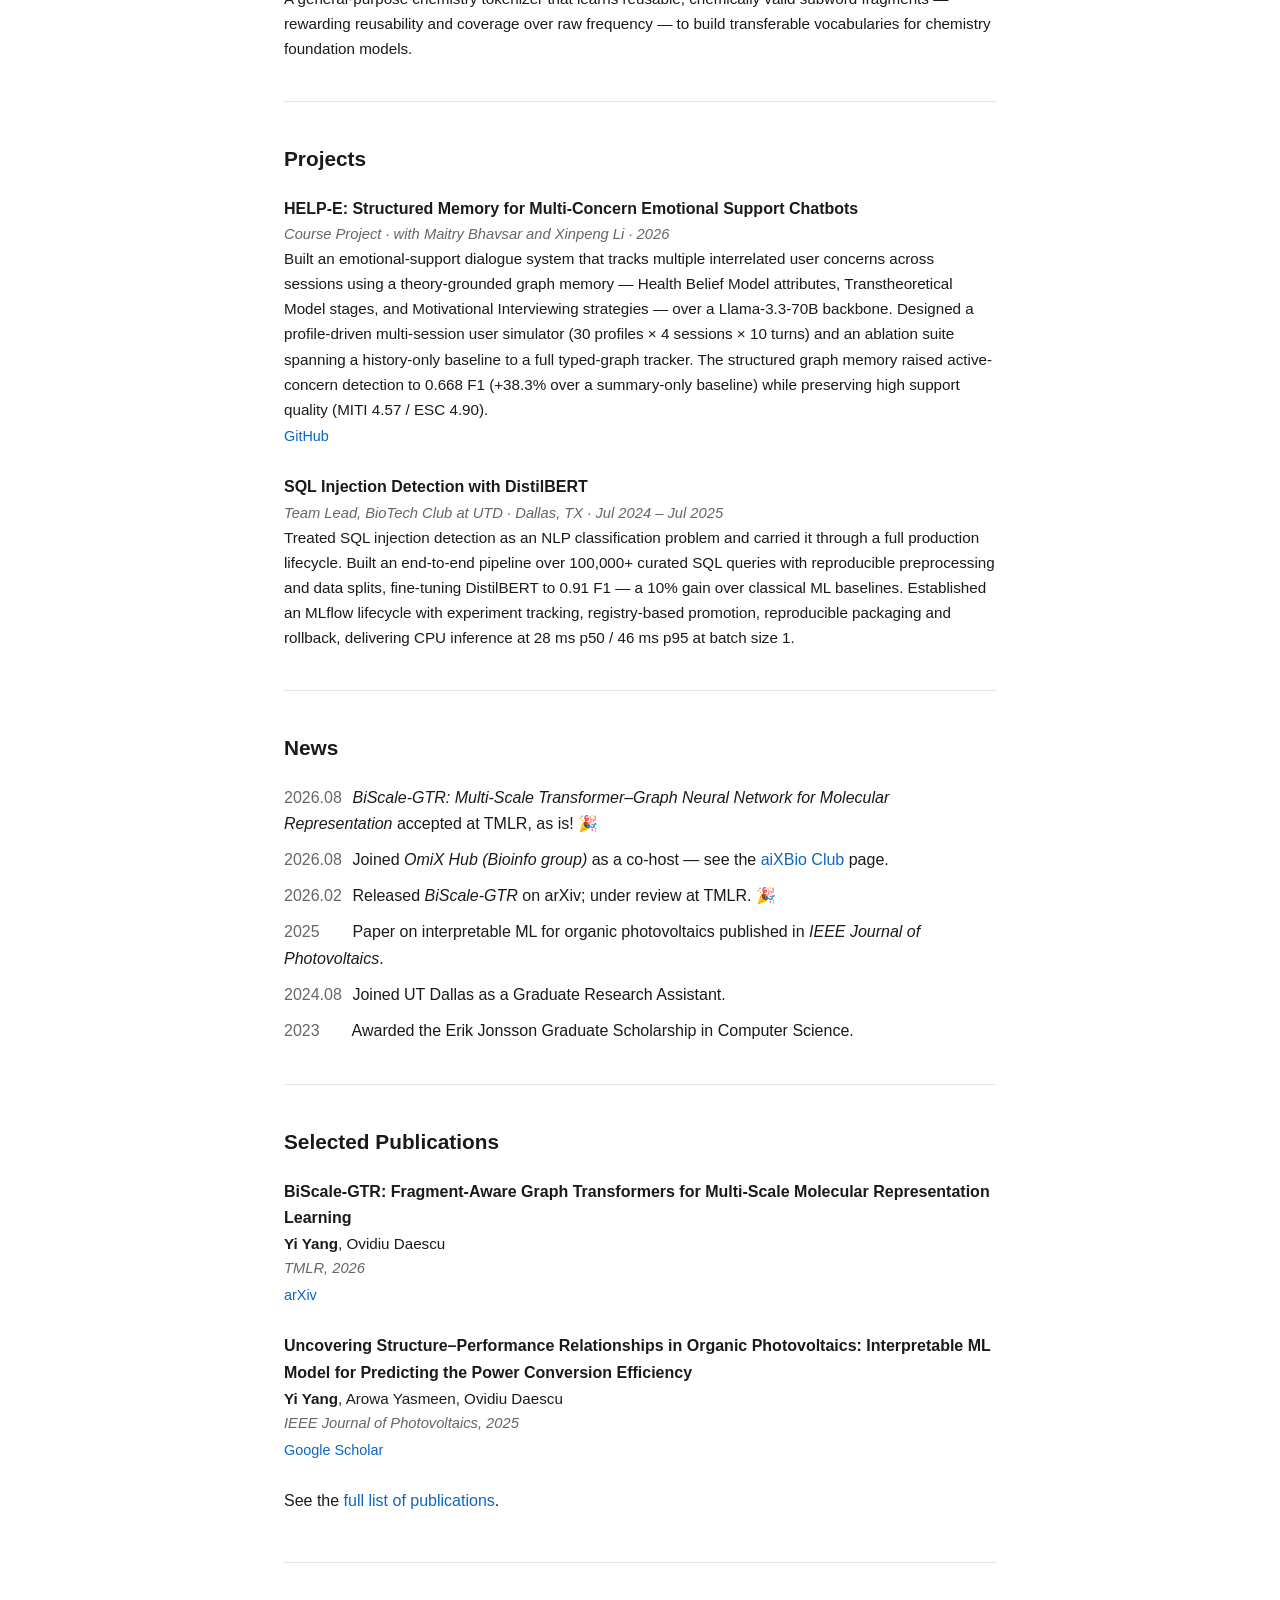
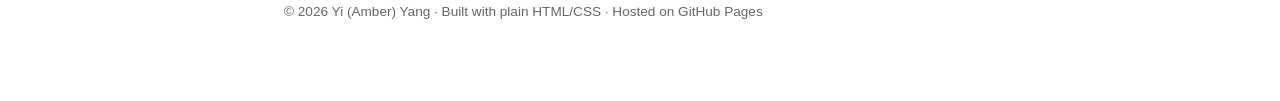
==== commit 372d84c9: "Remove advisor attribution from bio Drops "advised by Prof. Ovidiu Daescu" and the link to his facul" ====
--- a/index.html
+++ b/index.html
@@ -39,8 +39,7 @@
         </p>
         <p class="bio">
           I am a Ph.D. candidate in Computer Science at the University of Texas at
-          Dallas, advised by Prof.
-          <a href="https://personal.utdallas.edu/~daescu/">Ovidiu Daescu</a>.
+          Dallas.
           My research centers on <strong>machine learning for scientific
           discovery</strong> &mdash; building deep learning models for molecular
           property prediction (graph neural networks and transformers) and
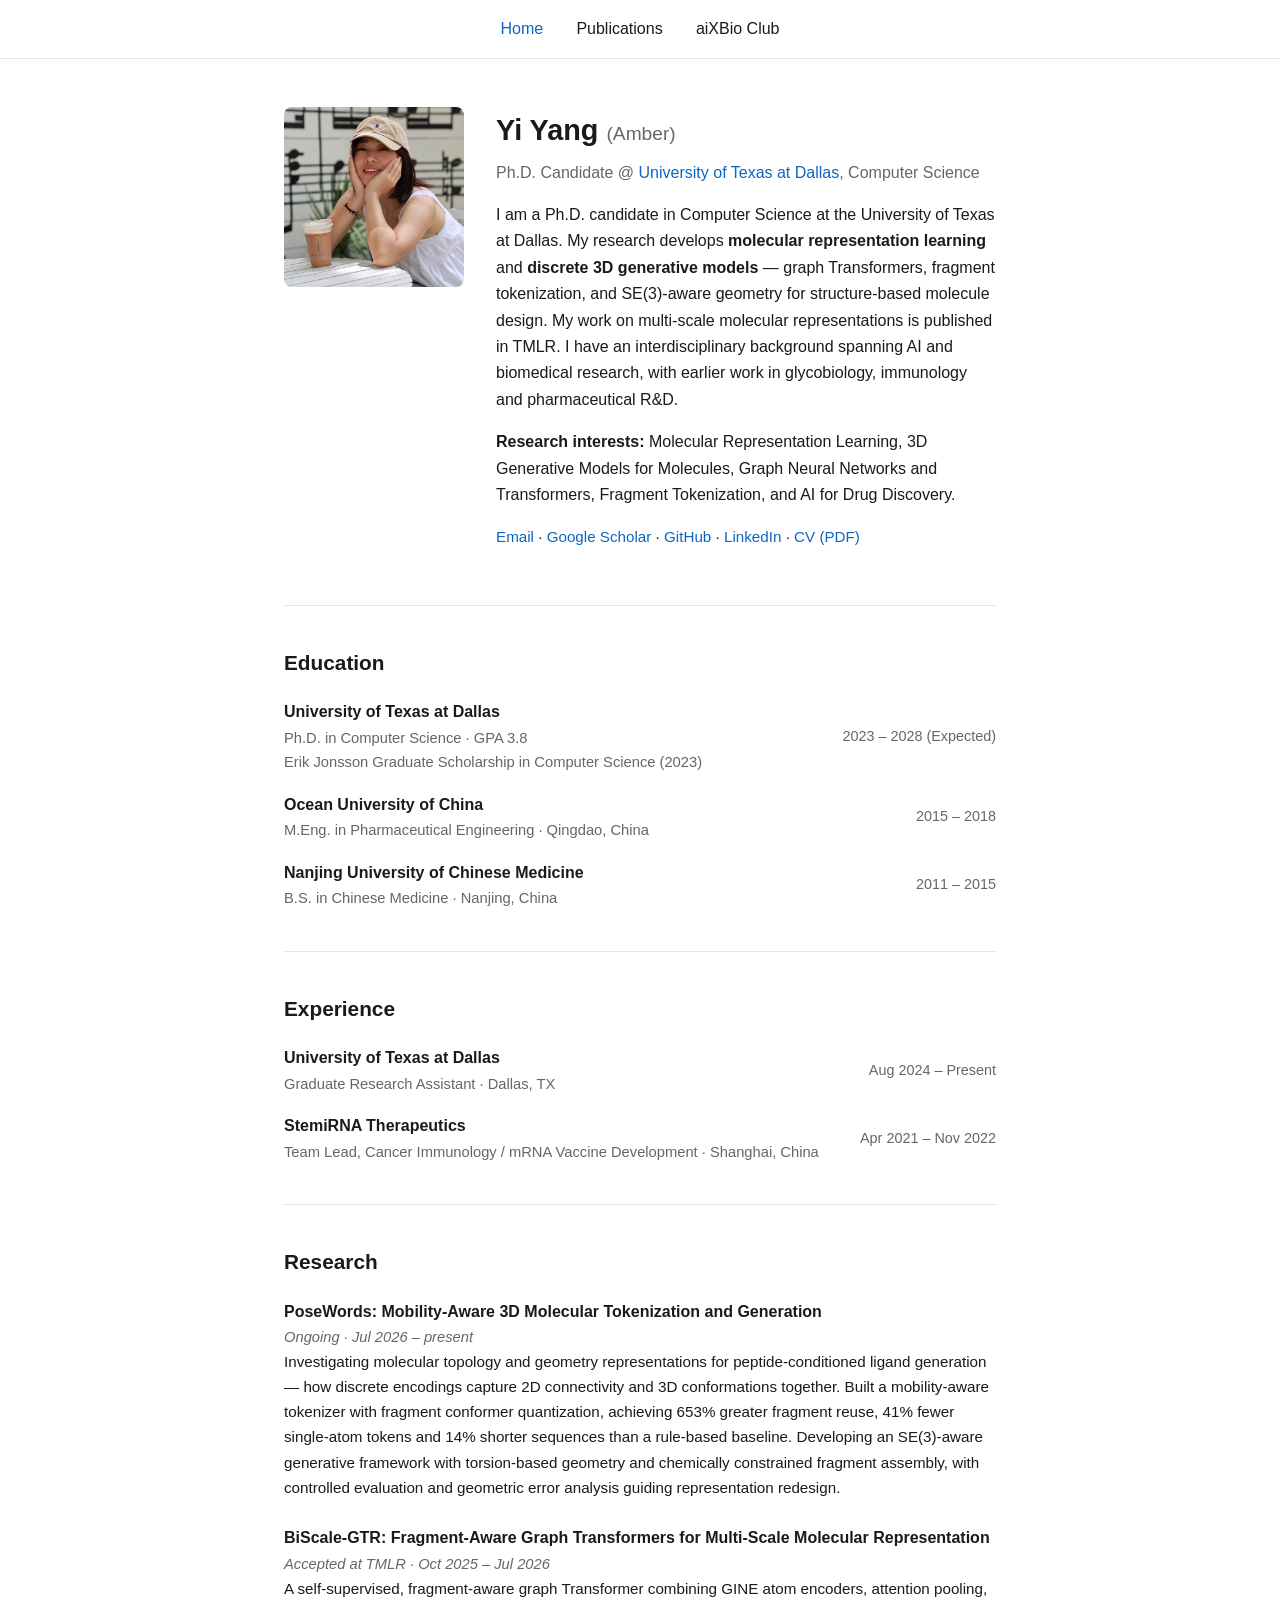
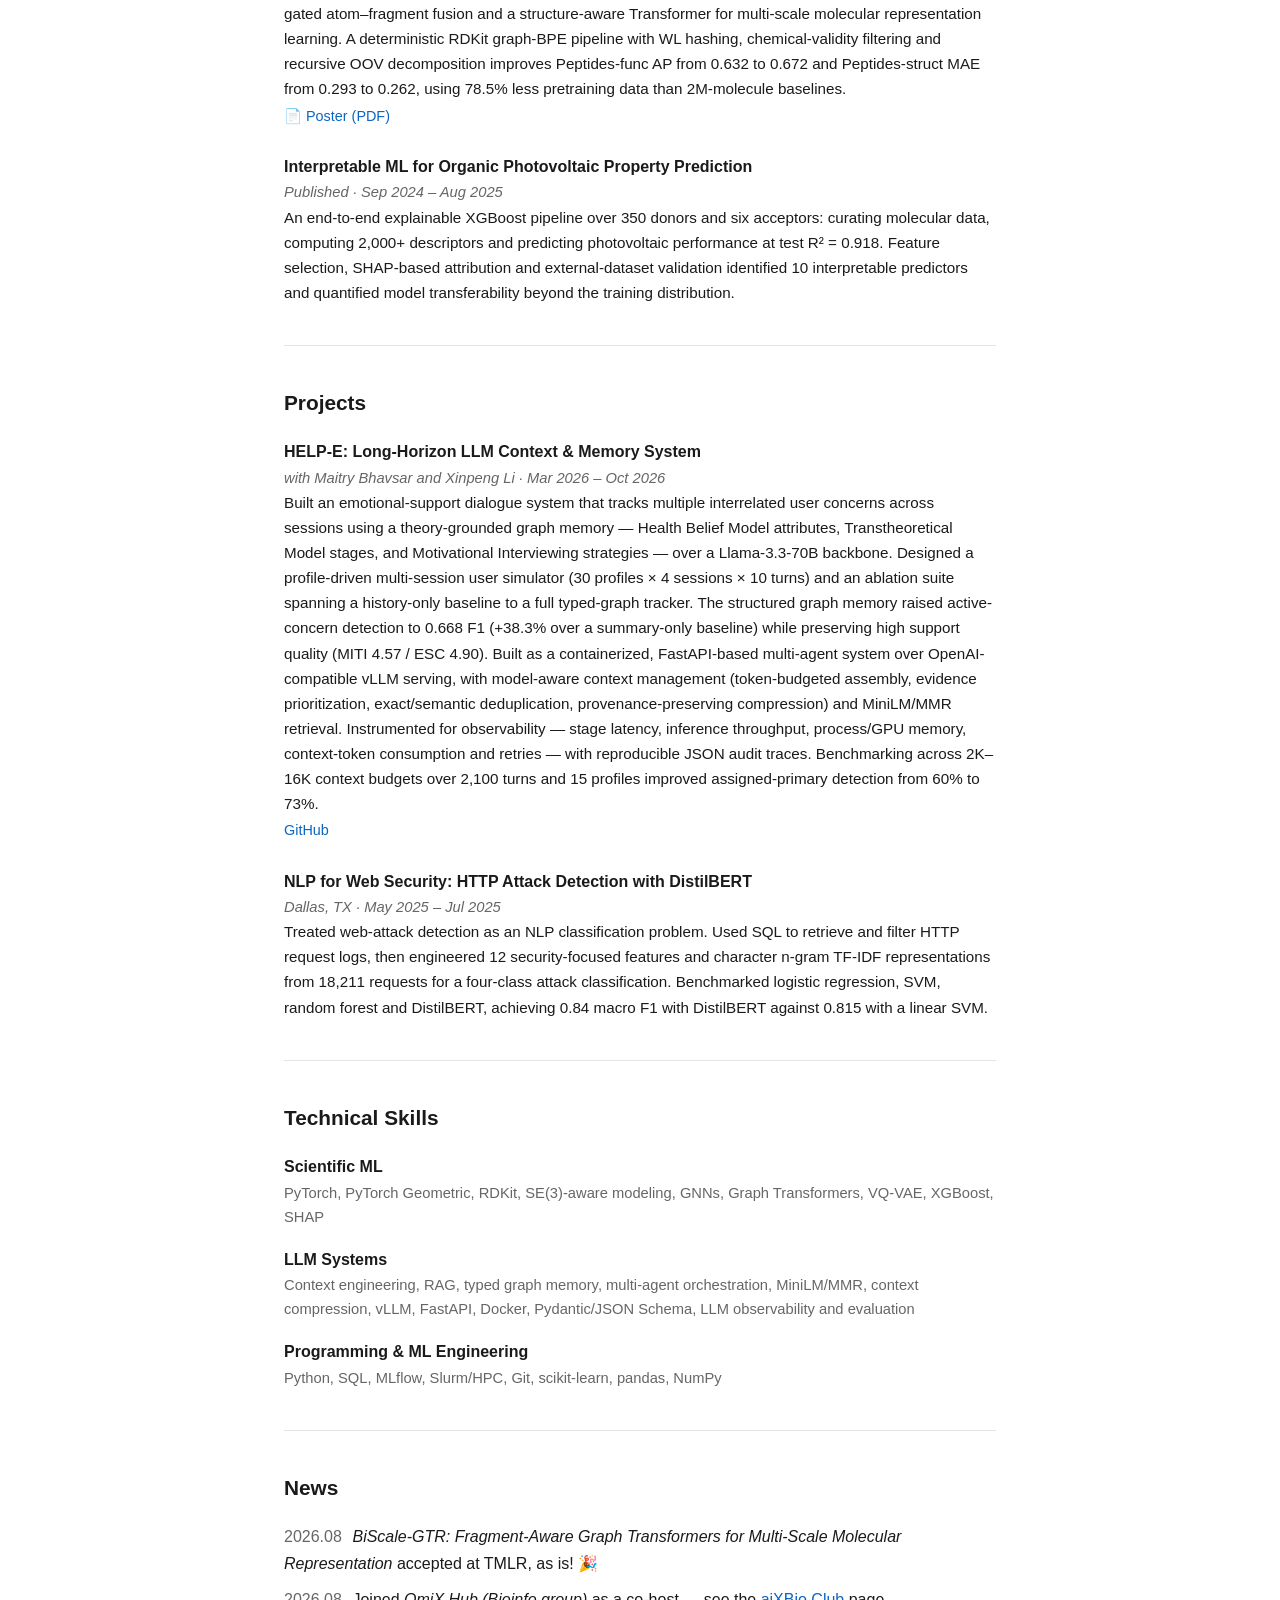
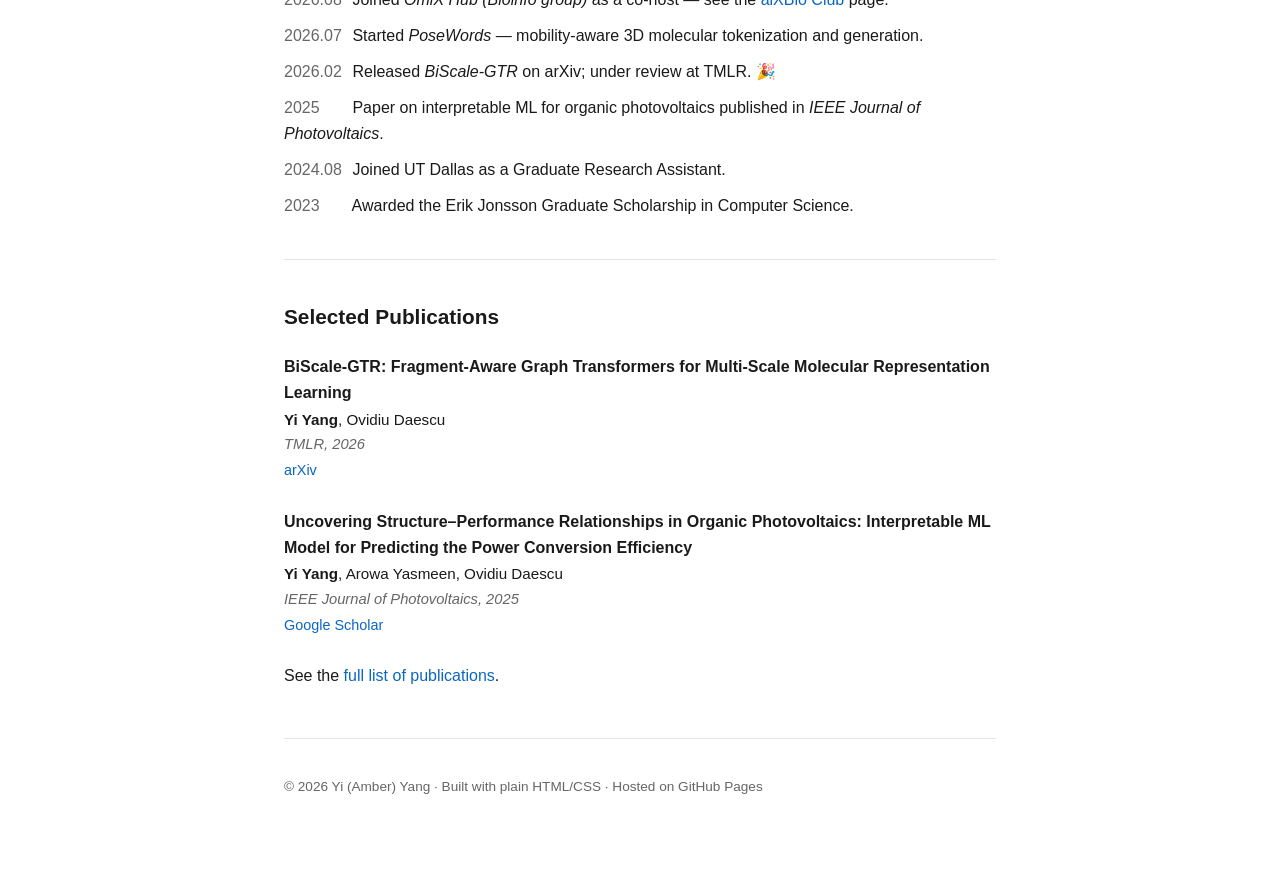
==== commit a68c61f8: "Refresh site: add M.Eng., PoseWords, Technical Skills; update CV - Education: add Ocean University o" ====
--- a/index.html
+++ b/index.html
@@ -40,17 +40,19 @@
         <p class="bio">
           I am a Ph.D. candidate in Computer Science at the University of Texas at
           Dallas.
-          My research centers on <strong>machine learning for scientific
-          discovery</strong> &mdash; building deep learning models for molecular
-          property prediction (graph neural networks and transformers) and
-          LLM-based multi-agent systems for scientific knowledge analysis.
+          My research develops <strong>molecular representation learning</strong>
+          and <strong>discrete 3D generative models</strong> &mdash; graph
+          Transformers, fragment tokenization, and SE(3)-aware geometry for
+          structure-based molecule design. My work on multi-scale molecular
+          representations is published in TMLR.
           I have an interdisciplinary background spanning AI and biomedical
-          research, with earlier work in glycobiology and immunology.
+          research, with earlier work in glycobiology, immunology and
+          pharmaceutical R&amp;D.
         </p>
         <p class="bio">
-          <strong>Research interests:</strong> Machine Learning for Science,
-          Molecular Representation Learning, Graph Neural Networks,
-          LLM Agents, and AI for Drug Discovery.
+          <strong>Research interests:</strong> Molecular Representation Learning,
+          3D Generative Models for Molecules, Graph Neural Networks and
+          Transformers, Fragment Tokenization, and AI for Drug Discovery.
         </p>
 
         <!-- Contact / social links. -->
@@ -58,7 +60,7 @@
           <a href="mailto:yxy220016@utdallas.edu">Email</a> ·
           <a href="https://scholar.google.com/citations?user=Oe5MJScAAAAJ&hl=en">Google Scholar</a> ·
           <a href="https://github.com/AI4Science2025">GitHub</a> ·
-          <a href="https://www.linkedin.com/in/yi-yang-2023e">LinkedIn</a> ·
+          <a href="https://www.linkedin.com/in/amberyangyi">LinkedIn</a> ·
           <a href="assets/cv.pdf">CV (PDF)</a>
         </p>
       </div>
@@ -83,6 +85,14 @@
 
       <div class="entry">
         <div class="entry-body">
+          <div class="entry-title">Ocean University of China</div>
+          <div class="entry-sub">M.Eng. in Pharmaceutical Engineering · Qingdao, China</div>
+        </div>
+        <div class="entry-date">2015 – 2018</div>
+      </div>
+
+      <div class="entry">
+        <div class="entry-body">
           <div class="entry-title">Nanjing University of Chinese Medicine</div>
           <div class="entry-sub">B.S. in Chinese Medicine · Nanjing, China</div>
         </div>
@@ -124,13 +134,33 @@
       <h2>Research</h2>
 
       <div class="pub">
-        <div class="pub-title">BiScale-GTR: Multi-Scale Transformer–Graph Neural Network for Molecular Representation</div>
-        <div class="pub-venue">Accepted at TMLR · Oct 2024 – present</div>
-        <div class="pub-authors">
-          A parallel Transformer–GNN hybrid that models both long-range and local
-          molecular interactions, with a graph-based tokenizer for reusable
-          molecular substructures. Achieves state-of-the-art results on three
-          molecular property prediction benchmarks.
+        <div class="pub-title">PoseWords: Mobility-Aware 3D Molecular Tokenization and Generation</div>
+        <div class="pub-venue">Ongoing · Jul 2026 – present</div>
+        <div class="pub-authors">
+          Investigating molecular topology and geometry representations for
+          peptide-conditioned ligand generation — how discrete encodings capture
+          2D connectivity and 3D conformations together. Built a mobility-aware
+          tokenizer with fragment conformer quantization, achieving 653% greater
+          fragment reuse, 41% fewer single-atom tokens and 14% shorter sequences
+          than a rule-based baseline. Developing an SE(3)-aware generative
+          framework with torsion-based geometry and chemically constrained
+          fragment assembly, with controlled evaluation and geometric error
+          analysis guiding representation redesign.
+        </div>
+      </div>
+
+      <div class="pub">
+        <div class="pub-title">BiScale-GTR: Fragment-Aware Graph Transformers for Multi-Scale Molecular Representation</div>
+        <div class="pub-venue">Accepted at TMLR · Oct 2025 – Jul 2026</div>
+        <div class="pub-authors">
+          A self-supervised, fragment-aware graph Transformer combining GINE atom
+          encoders, attention pooling, gated atom–fragment fusion and a
+          structure-aware Transformer for multi-scale molecular representation
+          learning. A deterministic RDKit graph-BPE pipeline with WL hashing,
+          chemical-validity filtering and recursive OOV decomposition improves
+          Peptides-func AP from 0.632 to 0.672 and Peptides-struct MAE from
+          0.293 to 0.262, using 78.5% less pretraining data than 2M-molecule
+          baselines.
         </div>
         <div class="pub-links">
           <a href="assets/poster.pdf">📄 Poster (PDF)</a>
@@ -138,23 +168,15 @@
       </div>
 
       <div class="pub">
-        <div class="pub-title">Interpretable Machine Learning for Molecular Property Prediction</div>
+        <div class="pub-title">Interpretable ML for Organic Photovoltaic Property Prediction</div>
         <div class="pub-venue">Published · Sep 2024 – Aug 2025</div>
         <div class="pub-authors">
-          An end-to-end ML pipeline covering dataset curation, feature engineering,
-          and explainable XGBoost modeling — reducing 2,000+ molecular descriptors
-          to 10 key predictors with SHAP-based interpretability.
-        </div>
-      </div>
-
-      <div class="pub">
-        <div class="pub-title">Chemically-Constrained Molecular Subword Vocabulary Induction for Chemistry Foundation Models</div>
-        <div class="pub-venue">Ongoing · 2026 – present</div>
-        <div class="pub-authors">
-          A general-purpose chemistry tokenizer that learns reusable, chemically
-          valid subword fragments — rewarding reusability and coverage over raw
-          frequency — to build transferable vocabularies for chemistry foundation
-          models.
+          An end-to-end explainable XGBoost pipeline over 350 donors and six
+          acceptors: curating molecular data, computing 2,000+ descriptors and
+          predicting photovoltaic performance at test R² = 0.918. Feature
+          selection, SHAP-based attribution and external-dataset validation
+          identified 10 interpretable predictors and quantified model
+          transferability beyond the training distribution.
         </div>
       </div>
     </section>
@@ -169,8 +191,8 @@
       <h2>Projects</h2>
 
       <div class="pub">
-        <div class="pub-title">HELP-E: Structured Memory for Multi-Concern Emotional Support Chatbots</div>
-        <div class="pub-venue">Course Project · with Maitry Bhavsar and Xinpeng Li · 2026</div>
+        <div class="pub-title">HELP-E: Long-Horizon LLM Context &amp; Memory System</div>
+        <div class="pub-venue">with Maitry Bhavsar and Xinpeng Li · Mar 2026 – Oct 2026</div>
         <div class="pub-authors">
           Built an emotional-support dialogue system that tracks multiple
           interrelated user concerns across sessions using a theory-grounded
@@ -181,7 +203,15 @@
           spanning a history-only baseline to a full typed-graph tracker. The
           structured graph memory raised active-concern detection to 0.668 F1
           (+38.3% over a summary-only baseline) while preserving high support
-          quality (MITI 4.57 / ESC 4.90).
+          quality (MITI 4.57 / ESC 4.90). Built as a containerized, FastAPI-based
+          multi-agent system over OpenAI-compatible vLLM serving, with
+          model-aware context management (token-budgeted assembly, evidence
+          prioritization, exact/semantic deduplication, provenance-preserving
+          compression) and MiniLM/MMR retrieval. Instrumented for observability —
+          stage latency, inference throughput, process/GPU memory, context-token
+          consumption and retries — with reproducible JSON audit traces.
+          Benchmarking across 2K–16K context budgets over 2,100 turns and 15
+          profiles improved assigned-primary detection from 60% to 73%.
         </div>
         <div class="pub-links">
           <a href="https://github.com/MaitryBhavsar/Help-E-ClassProject2026NLP">GitHub</a>
@@ -189,17 +219,43 @@
       </div>
 
       <div class="pub">
-        <div class="pub-title">SQL Injection Detection with DistilBERT</div>
-        <div class="pub-venue">Team Lead, BioTech Club at UTD · Dallas, TX · Jul 2024 – Jul 2025</div>
-        <div class="pub-authors">
-          Treated SQL injection detection as an NLP classification problem and
-          carried it through a full production lifecycle. Built an end-to-end
-          pipeline over 100,000+ curated SQL queries with reproducible
-          preprocessing and data splits, fine-tuning DistilBERT to 0.91 F1 — a
-          10% gain over classical ML baselines. Established an MLflow lifecycle
-          with experiment tracking, registry-based promotion, reproducible
-          packaging and rollback, delivering CPU inference at 28 ms p50 /
-          46 ms p95 at batch size 1.
+        <div class="pub-title">NLP for Web Security: HTTP Attack Detection with DistilBERT</div>
+        <div class="pub-venue">Dallas, TX · May 2025 – Jul 2025</div>
+        <div class="pub-authors">
+          Treated web-attack detection as an NLP classification problem. Used SQL
+          to retrieve and filter HTTP request logs, then engineered 12
+          security-focused features and character n-gram TF-IDF representations
+          from 18,211 requests for a four-class attack classification.
+          Benchmarked logistic regression, SVM, random forest and DistilBERT,
+          achieving 0.84 macro F1 with DistilBERT against 0.815 with a linear
+          SVM.
+        </div>
+      </div>
+    </section>
+
+    <hr />
+
+    <!-- =========================================================== -->
+    <!--  TECHNICAL SKILLS                                            -->
+    <!-- =========================================================== -->
+    <section>
+      <h2>Technical Skills</h2>
+      <div class="entry">
+        <div class="entry-body">
+          <div class="entry-title">Scientific ML</div>
+          <div class="entry-sub">PyTorch, PyTorch Geometric, RDKit, SE(3)-aware modeling, GNNs, Graph Transformers, VQ-VAE, XGBoost, SHAP</div>
+        </div>
+      </div>
+      <div class="entry">
+        <div class="entry-body">
+          <div class="entry-title">LLM Systems</div>
+          <div class="entry-sub">Context engineering, RAG, typed graph memory, multi-agent orchestration, MiniLM/MMR, context compression, vLLM, FastAPI, Docker, Pydantic/JSON Schema, LLM observability and evaluation</div>
+        </div>
+      </div>
+      <div class="entry">
+        <div class="entry-body">
+          <div class="entry-title">Programming &amp; ML Engineering</div>
+          <div class="entry-sub">Python, SQL, MLflow, Slurm/HPC, Git, scikit-learn, pandas, NumPy</div>
         </div>
       </div>
     </section>
@@ -213,8 +269,9 @@
     <section>
       <h2>News</h2>
       <ul class="news">
-        <li><span class="news-date">2026.08</span> <em>BiScale-GTR: Multi-Scale Transformer&ndash;Graph Neural Network for Molecular Representation</em> accepted at TMLR, as is! 🎉</li>
+        <li><span class="news-date">2026.08</span> <em>BiScale-GTR: Fragment-Aware Graph Transformers for Multi-Scale Molecular Representation</em> accepted at TMLR, as is! 🎉</li>
         <li><span class="news-date">2026.08</span> Joined <em>OmiX Hub (Bioinfo group)</em> as a co-host — see the <a href="aixbio.html">aiXBio Club</a> page.</li>
+        <li><span class="news-date">2026.07</span> Started <em>PoseWords</em> — mobility-aware 3D molecular tokenization and generation.</li>
         <li><span class="news-date">2026.02</span> Released <em>BiScale-GTR</em> on arXiv; under review at TMLR. 🎉</li>
         <li><span class="news-date">2025</span> Paper on interpretable ML for organic photovoltaics published in <em>IEEE Journal of Photovoltaics</em>.</li>
         <li><span class="news-date">2024.08</span> Joined UT Dallas as a Graduate Research Assistant.</li>
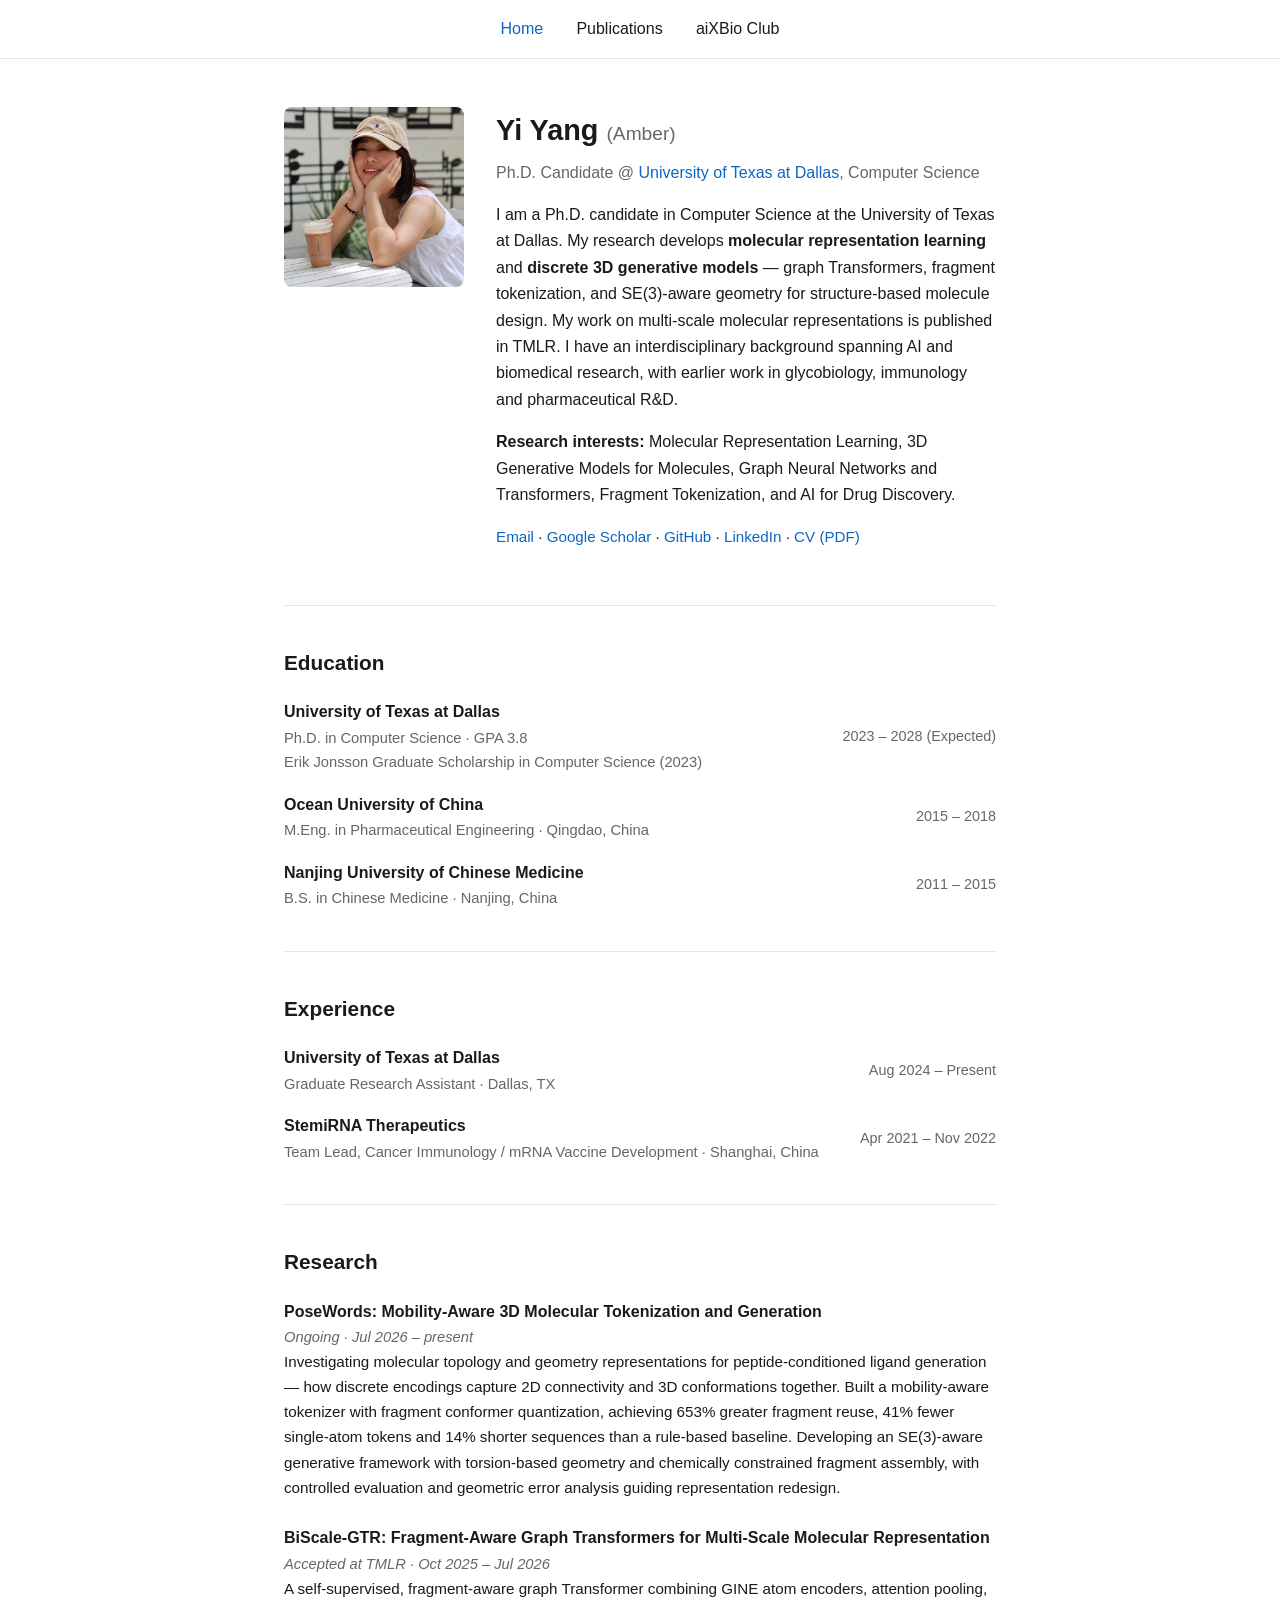
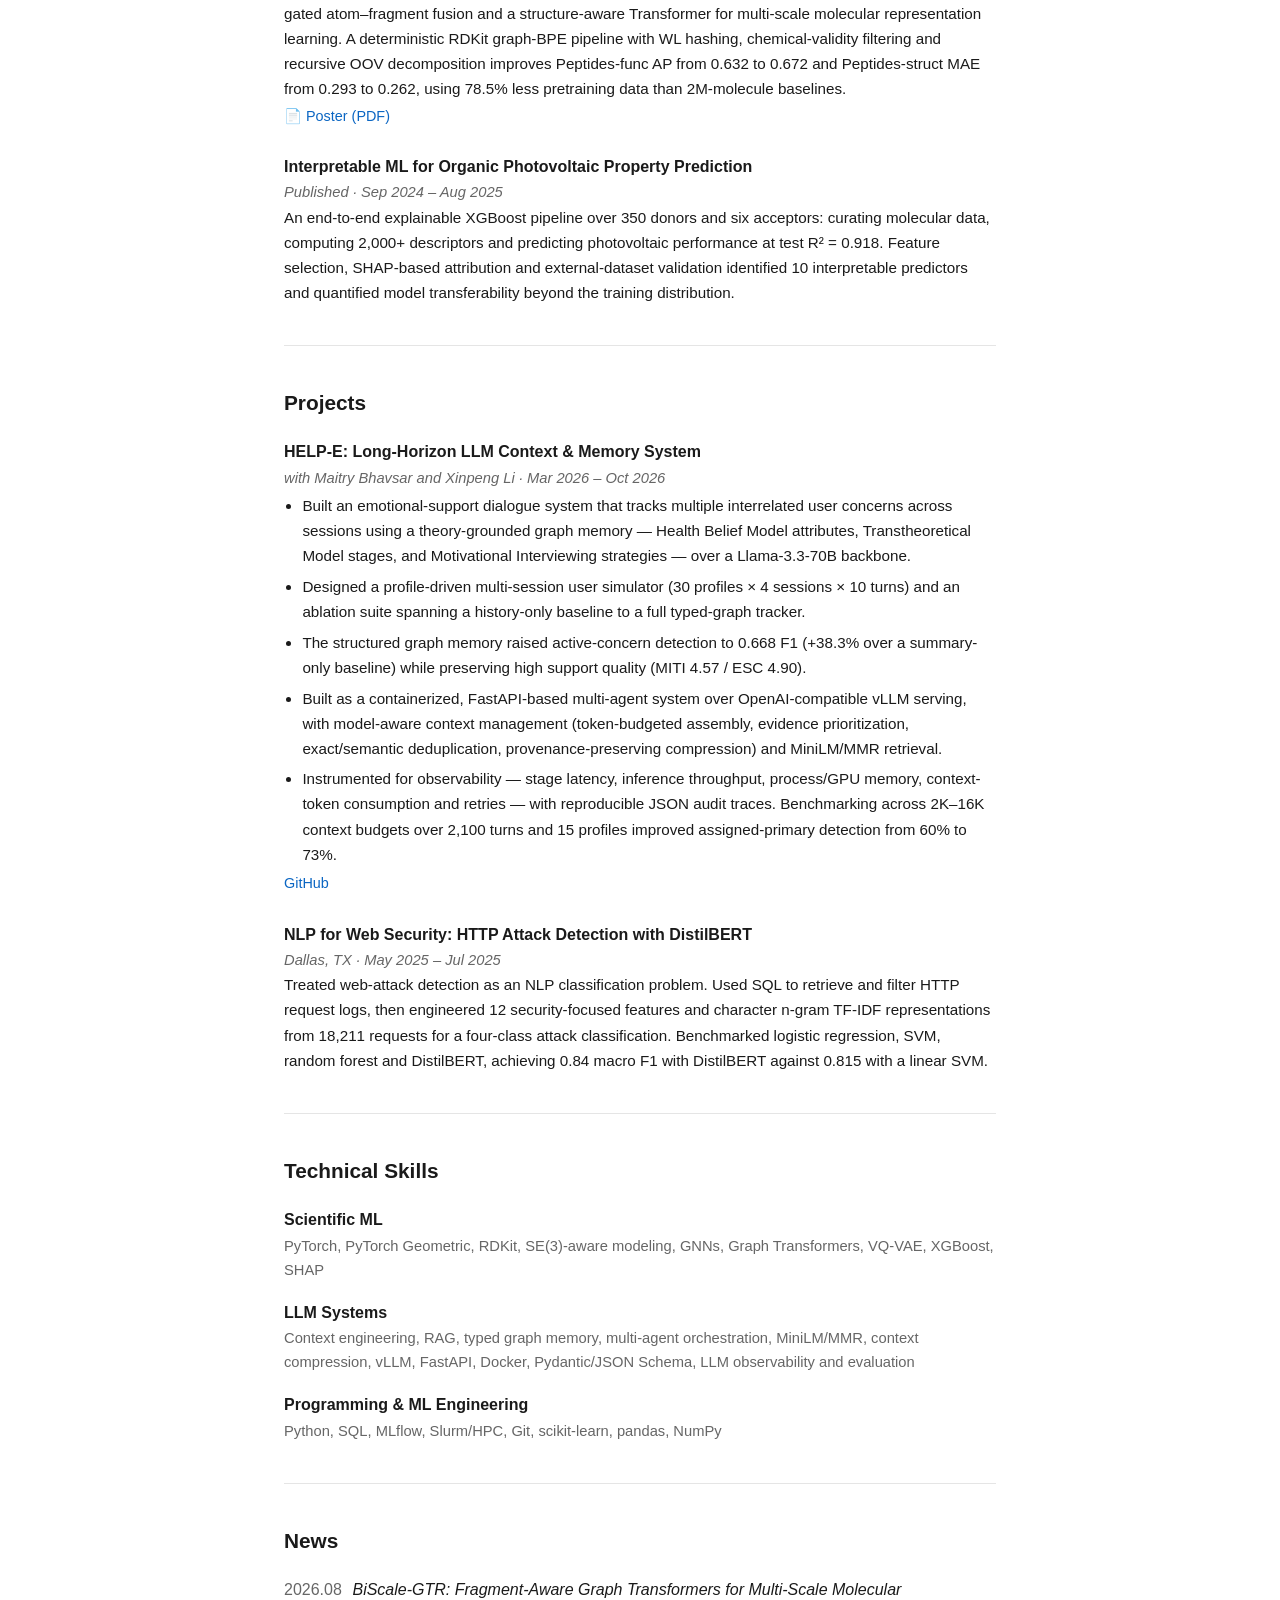
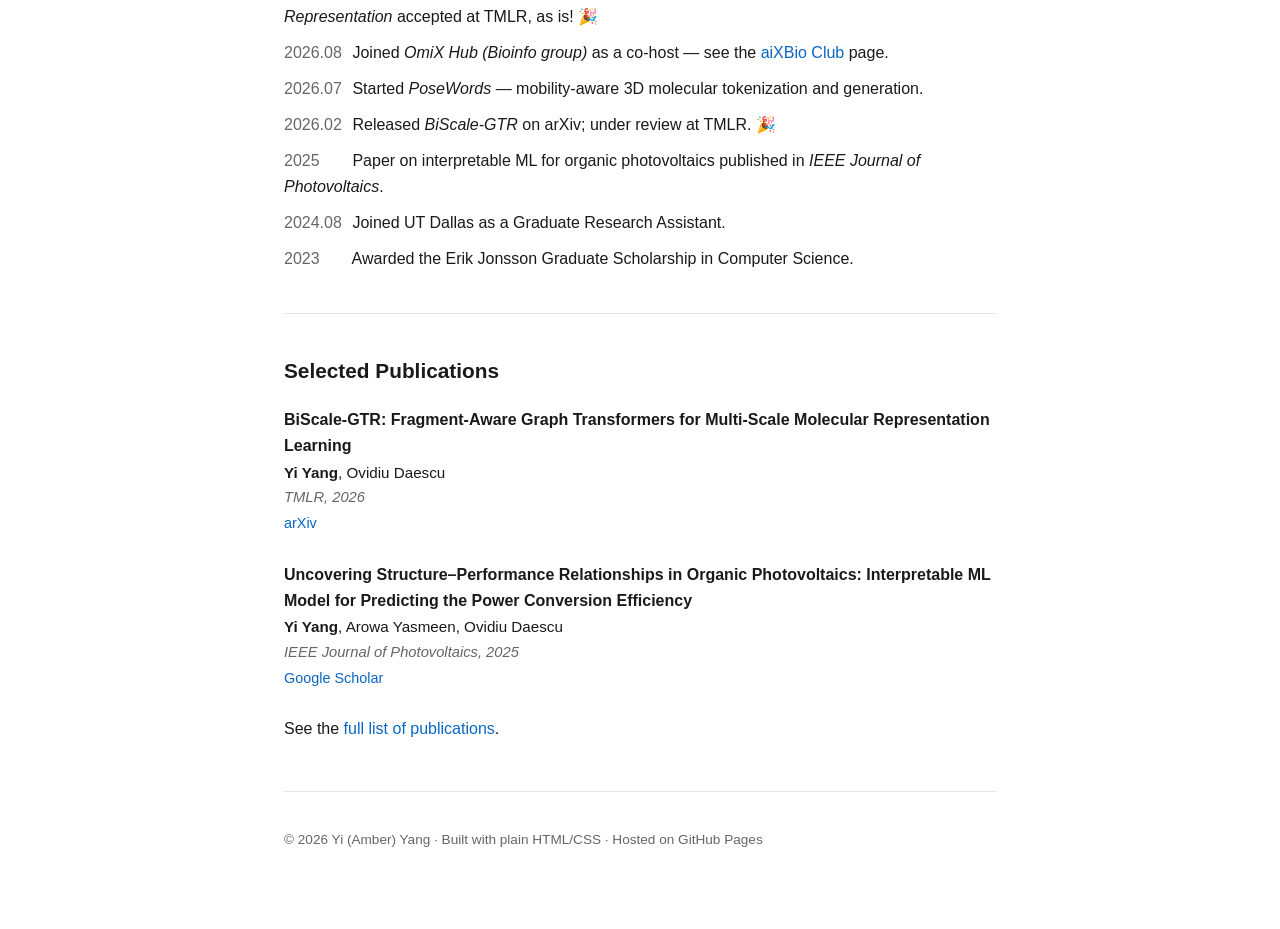
==== commit 3abd2bc0: "Render the HELP-E project body as bullet points Split the HELP-E prose into five bullets (system and" ====
--- a/index.html
+++ b/index.html
@@ -193,26 +193,39 @@
       <div class="pub">
         <div class="pub-title">HELP-E: Long-Horizon LLM Context &amp; Memory System</div>
         <div class="pub-venue">with Maitry Bhavsar and Xinpeng Li · Mar 2026 – Oct 2026</div>
-        <div class="pub-authors">
-          Built an emotional-support dialogue system that tracks multiple
-          interrelated user concerns across sessions using a theory-grounded
-          graph memory — Health Belief Model attributes, Transtheoretical Model
-          stages, and Motivational Interviewing strategies — over a
-          Llama-3.3-70B backbone. Designed a profile-driven multi-session user
-          simulator (30 profiles × 4 sessions × 10 turns) and an ablation suite
-          spanning a history-only baseline to a full typed-graph tracker. The
-          structured graph memory raised active-concern detection to 0.668 F1
-          (+38.3% over a summary-only baseline) while preserving high support
-          quality (MITI 4.57 / ESC 4.90). Built as a containerized, FastAPI-based
-          multi-agent system over OpenAI-compatible vLLM serving, with
-          model-aware context management (token-budgeted assembly, evidence
-          prioritization, exact/semantic deduplication, provenance-preserving
-          compression) and MiniLM/MMR retrieval. Instrumented for observability —
-          stage latency, inference throughput, process/GPU memory, context-token
-          consumption and retries — with reproducible JSON audit traces.
-          Benchmarking across 2K–16K context budgets over 2,100 turns and 15
-          profiles improved assigned-primary detection from 60% to 73%.
-        </div>
+        <ul class="pub-bullets">
+          <li>
+            Built an emotional-support dialogue system that tracks multiple
+            interrelated user concerns across sessions using a theory-grounded
+            graph memory — Health Belief Model attributes, Transtheoretical
+            Model stages, and Motivational Interviewing strategies — over a
+            Llama-3.3-70B backbone.
+          </li>
+          <li>
+            Designed a profile-driven multi-session user simulator (30 profiles
+            × 4 sessions × 10 turns) and an ablation suite spanning a
+            history-only baseline to a full typed-graph tracker.
+          </li>
+          <li>
+            The structured graph memory raised active-concern detection to
+            0.668 F1 (+38.3% over a summary-only baseline) while preserving
+            high support quality (MITI 4.57 / ESC 4.90).
+          </li>
+          <li>
+            Built as a containerized, FastAPI-based multi-agent system over
+            OpenAI-compatible vLLM serving, with model-aware context management
+            (token-budgeted assembly, evidence prioritization, exact/semantic
+            deduplication, provenance-preserving compression) and MiniLM/MMR
+            retrieval.
+          </li>
+          <li>
+            Instrumented for observability — stage latency, inference
+            throughput, process/GPU memory, context-token consumption and
+            retries — with reproducible JSON audit traces. Benchmarking across
+            2K–16K context budgets over 2,100 turns and 15 profiles improved
+            assigned-primary detection from 60% to 73%.
+          </li>
+        </ul>
         <div class="pub-links">
           <a href="https://github.com/MaitryBhavsar/Help-E-ClassProject2026NLP">GitHub</a>
         </div>
--- a/assets/style.css
+++ b/assets/style.css
@@ -132,6 +132,12 @@
 .pub-title { font-weight: 600; }
 .pub-authors { font-size: 0.95rem; }
 .pub-venue { color: var(--muted); font-size: 0.92rem; font-style: italic; }
+.pub-bullets {
+  font-size: 0.95rem;
+  margin: 0.2rem 0 0;
+  padding-left: 1.15rem;
+}
+.pub-bullets li { margin-bottom: 0.35rem; }
 .pub-links { font-size: 0.9rem; margin-top: 0.2rem; }
 
 /* =================================================================
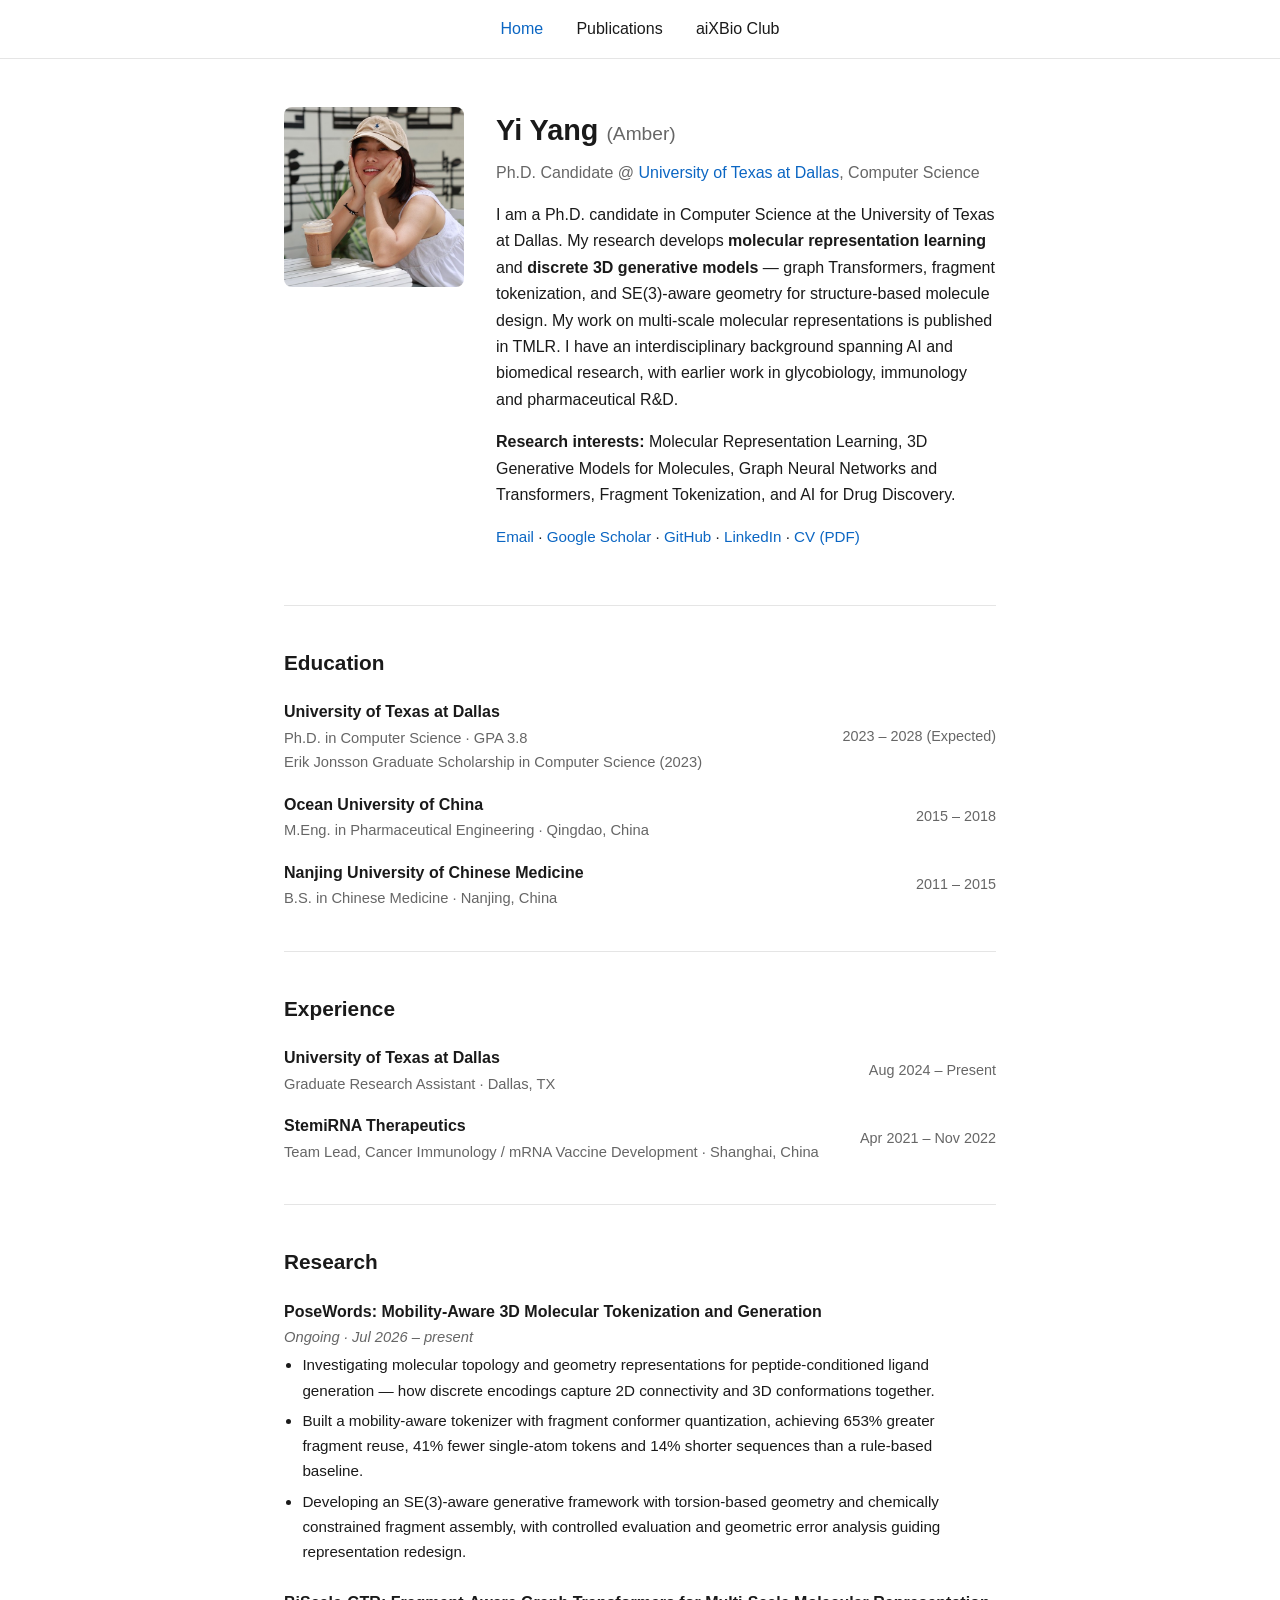
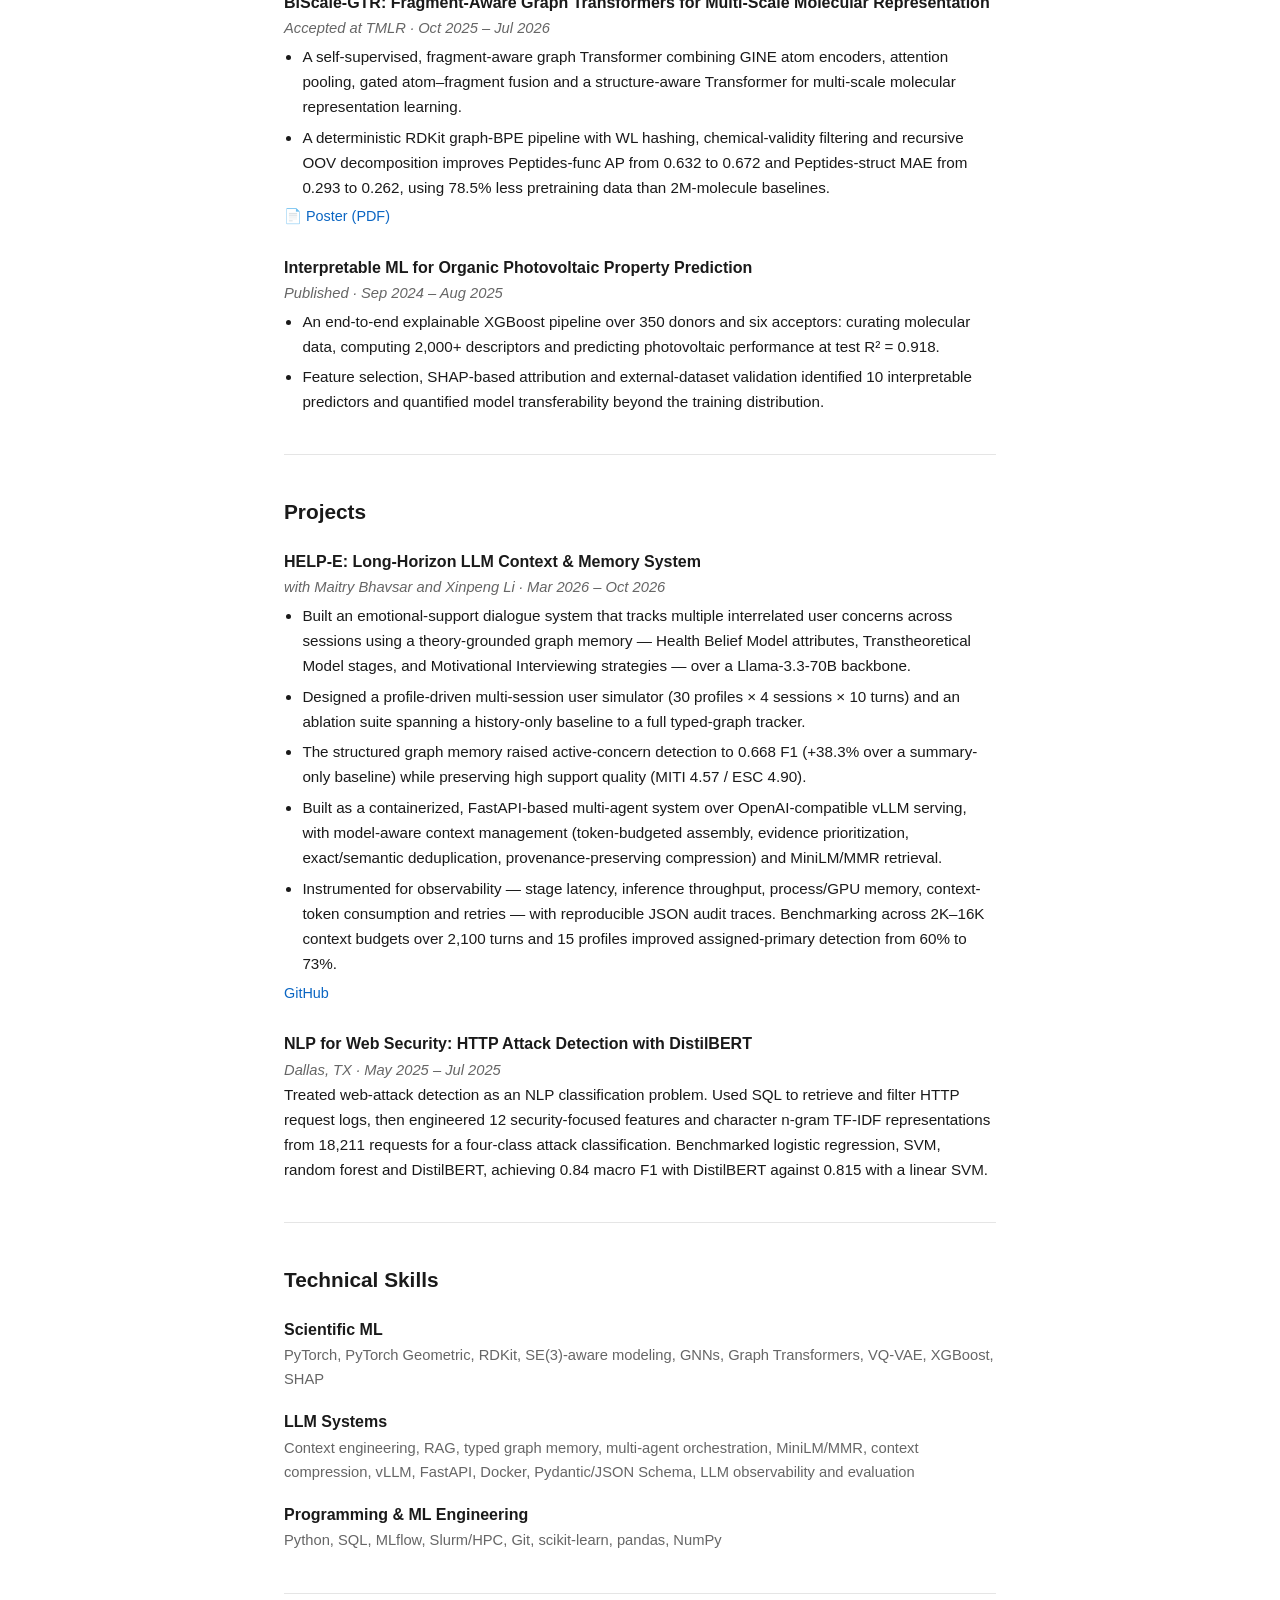
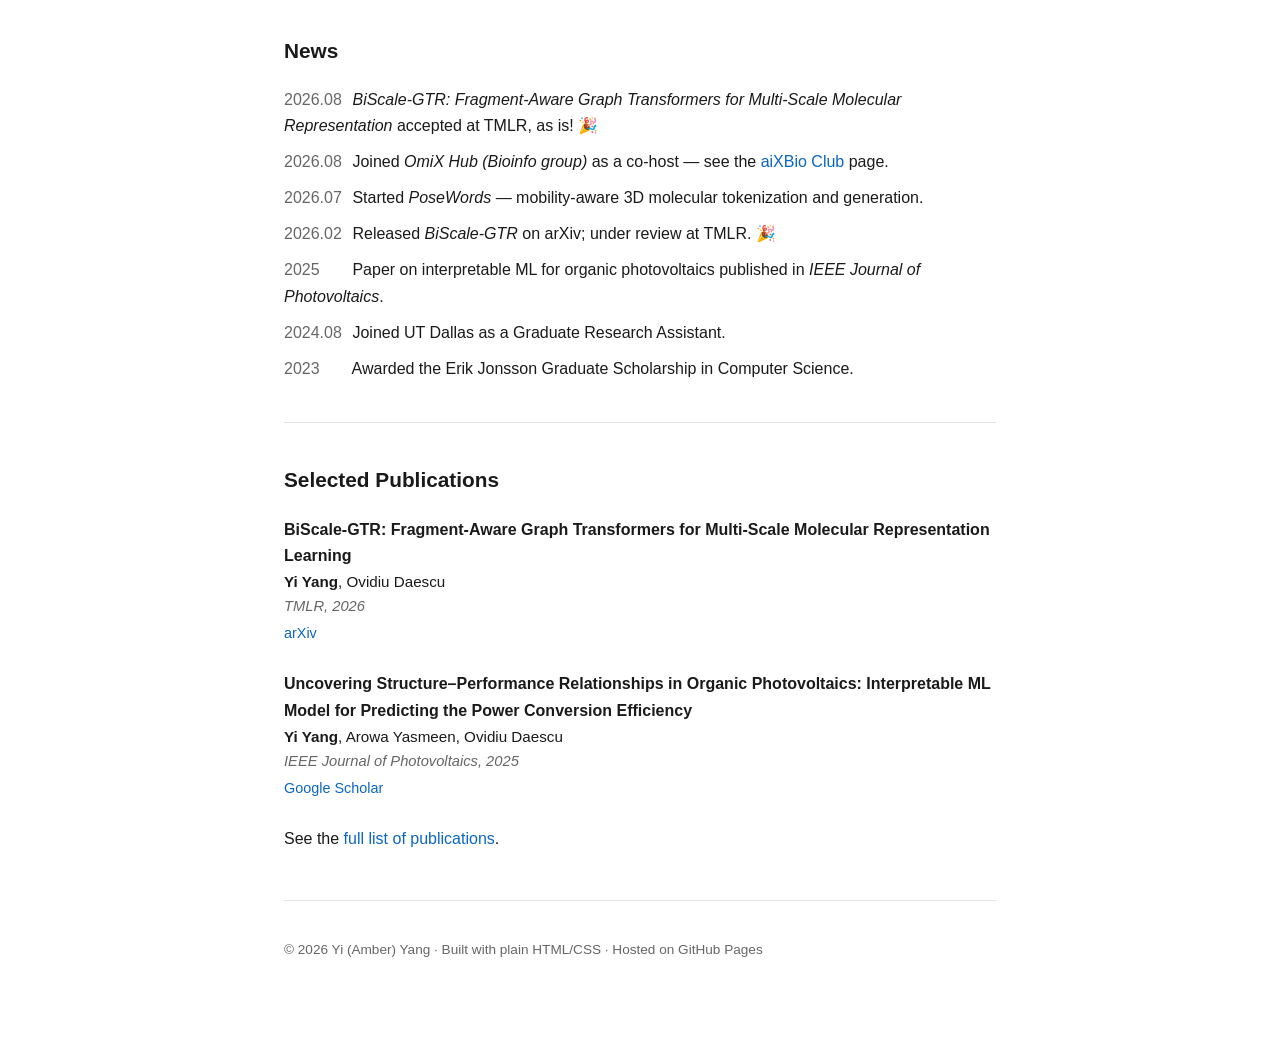
==== commit b3d31bdb: "Render the Research entries as bullet points Split PoseWords (3), BiScale-GTR (2) and the organic-ph" ====
--- a/index.html
+++ b/index.html
@@ -136,32 +136,45 @@
       <div class="pub">
         <div class="pub-title">PoseWords: Mobility-Aware 3D Molecular Tokenization and Generation</div>
         <div class="pub-venue">Ongoing · Jul 2026 – present</div>
-        <div class="pub-authors">
-          Investigating molecular topology and geometry representations for
-          peptide-conditioned ligand generation — how discrete encodings capture
-          2D connectivity and 3D conformations together. Built a mobility-aware
-          tokenizer with fragment conformer quantization, achieving 653% greater
-          fragment reuse, 41% fewer single-atom tokens and 14% shorter sequences
-          than a rule-based baseline. Developing an SE(3)-aware generative
-          framework with torsion-based geometry and chemically constrained
-          fragment assembly, with controlled evaluation and geometric error
-          analysis guiding representation redesign.
-        </div>
+        <ul class="pub-bullets">
+          <li>
+            Investigating molecular topology and geometry representations for
+            peptide-conditioned ligand generation — how discrete encodings
+            capture 2D connectivity and 3D conformations together.
+          </li>
+          <li>
+            Built a mobility-aware tokenizer with fragment conformer
+            quantization, achieving 653% greater fragment reuse, 41% fewer
+            single-atom tokens and 14% shorter sequences than a rule-based
+            baseline.
+          </li>
+          <li>
+            Developing an SE(3)-aware generative framework with torsion-based
+            geometry and chemically constrained fragment assembly, with
+            controlled evaluation and geometric error analysis guiding
+            representation redesign.
+          </li>
+        </ul>
       </div>
 
       <div class="pub">
         <div class="pub-title">BiScale-GTR: Fragment-Aware Graph Transformers for Multi-Scale Molecular Representation</div>
         <div class="pub-venue">Accepted at TMLR · Oct 2025 – Jul 2026</div>
-        <div class="pub-authors">
-          A self-supervised, fragment-aware graph Transformer combining GINE atom
-          encoders, attention pooling, gated atom–fragment fusion and a
-          structure-aware Transformer for multi-scale molecular representation
-          learning. A deterministic RDKit graph-BPE pipeline with WL hashing,
-          chemical-validity filtering and recursive OOV decomposition improves
-          Peptides-func AP from 0.632 to 0.672 and Peptides-struct MAE from
-          0.293 to 0.262, using 78.5% less pretraining data than 2M-molecule
-          baselines.
-        </div>
+        <ul class="pub-bullets">
+          <li>
+            A self-supervised, fragment-aware graph Transformer combining GINE
+            atom encoders, attention pooling, gated atom–fragment fusion and a
+            structure-aware Transformer for multi-scale molecular
+            representation learning.
+          </li>
+          <li>
+            A deterministic RDKit graph-BPE pipeline with WL hashing,
+            chemical-validity filtering and recursive OOV decomposition
+            improves Peptides-func AP from 0.632 to 0.672 and Peptides-struct
+            MAE from 0.293 to 0.262, using 78.5% less pretraining data than
+            2M-molecule baselines.
+          </li>
+        </ul>
         <div class="pub-links">
           <a href="assets/poster.pdf">📄 Poster (PDF)</a>
         </div>
@@ -170,14 +183,18 @@
       <div class="pub">
         <div class="pub-title">Interpretable ML for Organic Photovoltaic Property Prediction</div>
         <div class="pub-venue">Published · Sep 2024 – Aug 2025</div>
-        <div class="pub-authors">
-          An end-to-end explainable XGBoost pipeline over 350 donors and six
-          acceptors: curating molecular data, computing 2,000+ descriptors and
-          predicting photovoltaic performance at test R² = 0.918. Feature
-          selection, SHAP-based attribution and external-dataset validation
-          identified 10 interpretable predictors and quantified model
-          transferability beyond the training distribution.
-        </div>
+        <ul class="pub-bullets">
+          <li>
+            An end-to-end explainable XGBoost pipeline over 350 donors and six
+            acceptors: curating molecular data, computing 2,000+ descriptors
+            and predicting photovoltaic performance at test R² = 0.918.
+          </li>
+          <li>
+            Feature selection, SHAP-based attribution and external-dataset
+            validation identified 10 interpretable predictors and quantified
+            model transferability beyond the training distribution.
+          </li>
+        </ul>
       </div>
     </section>
 
